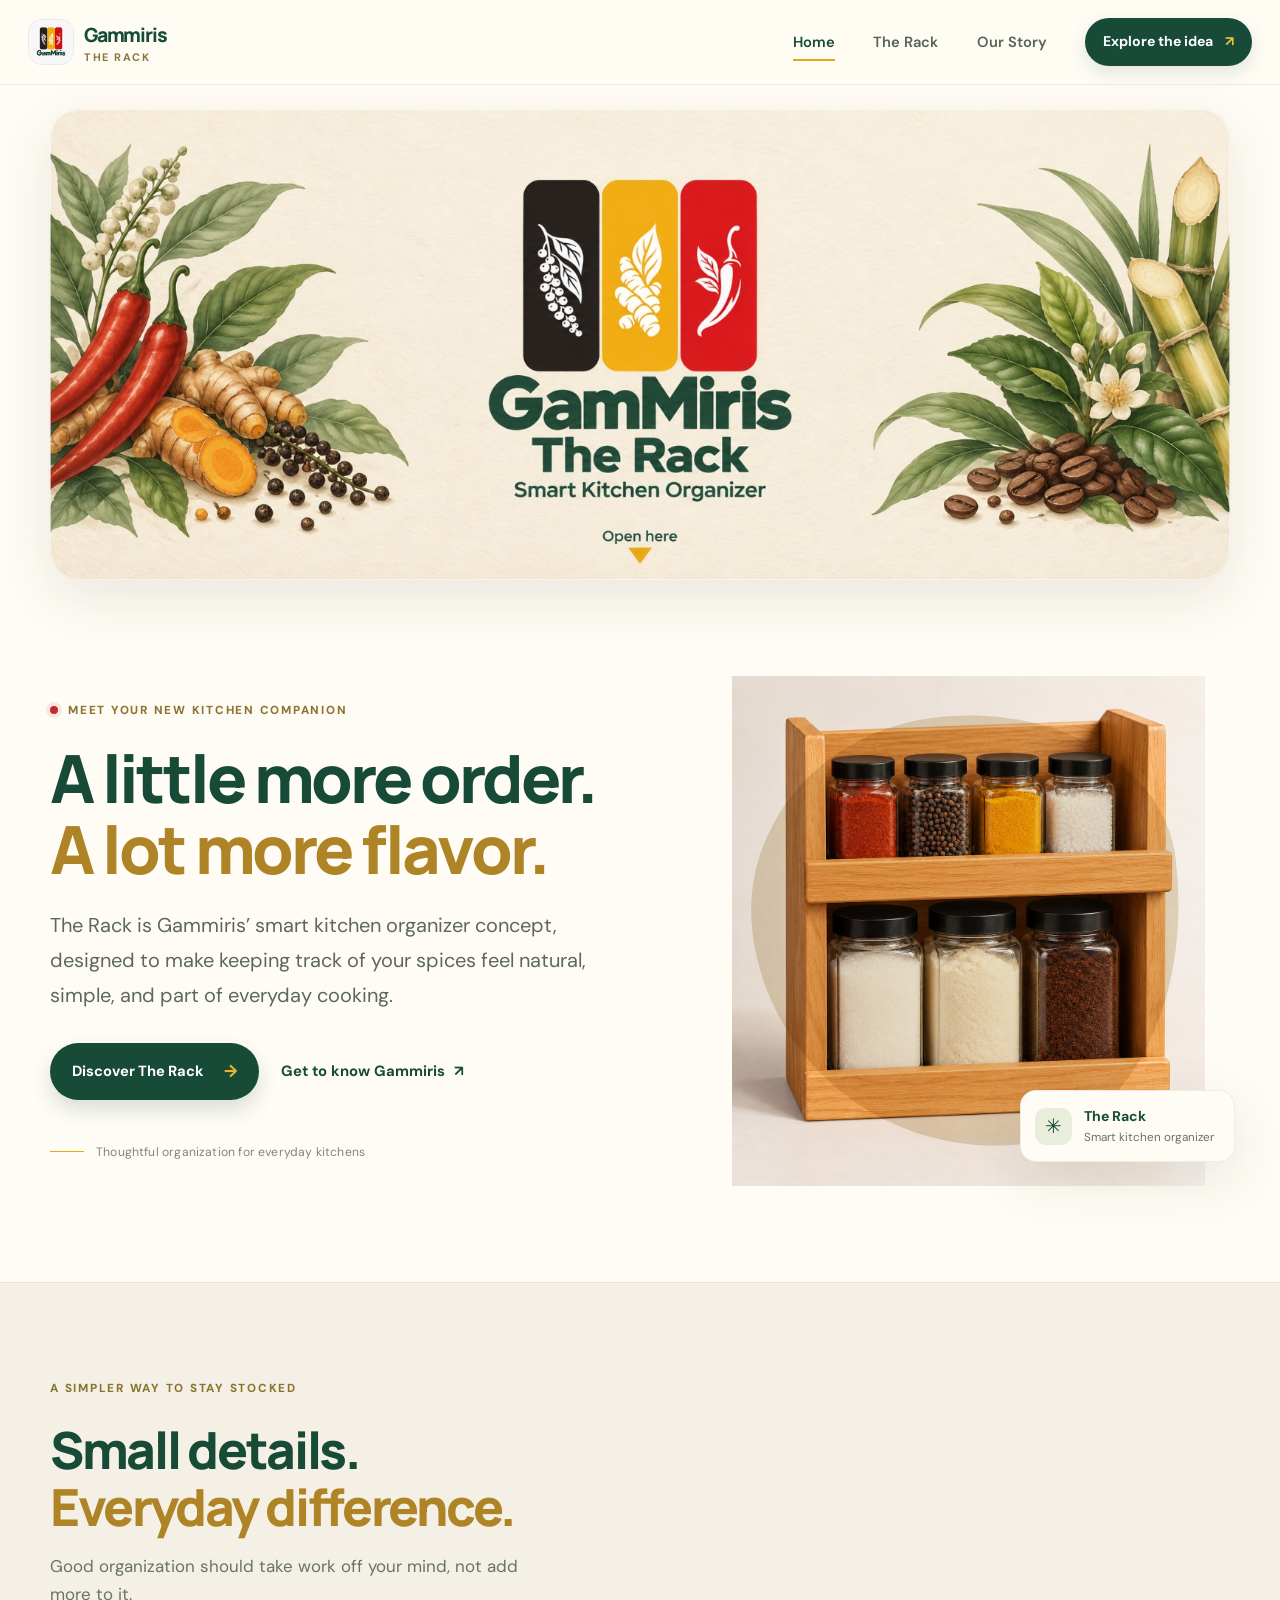
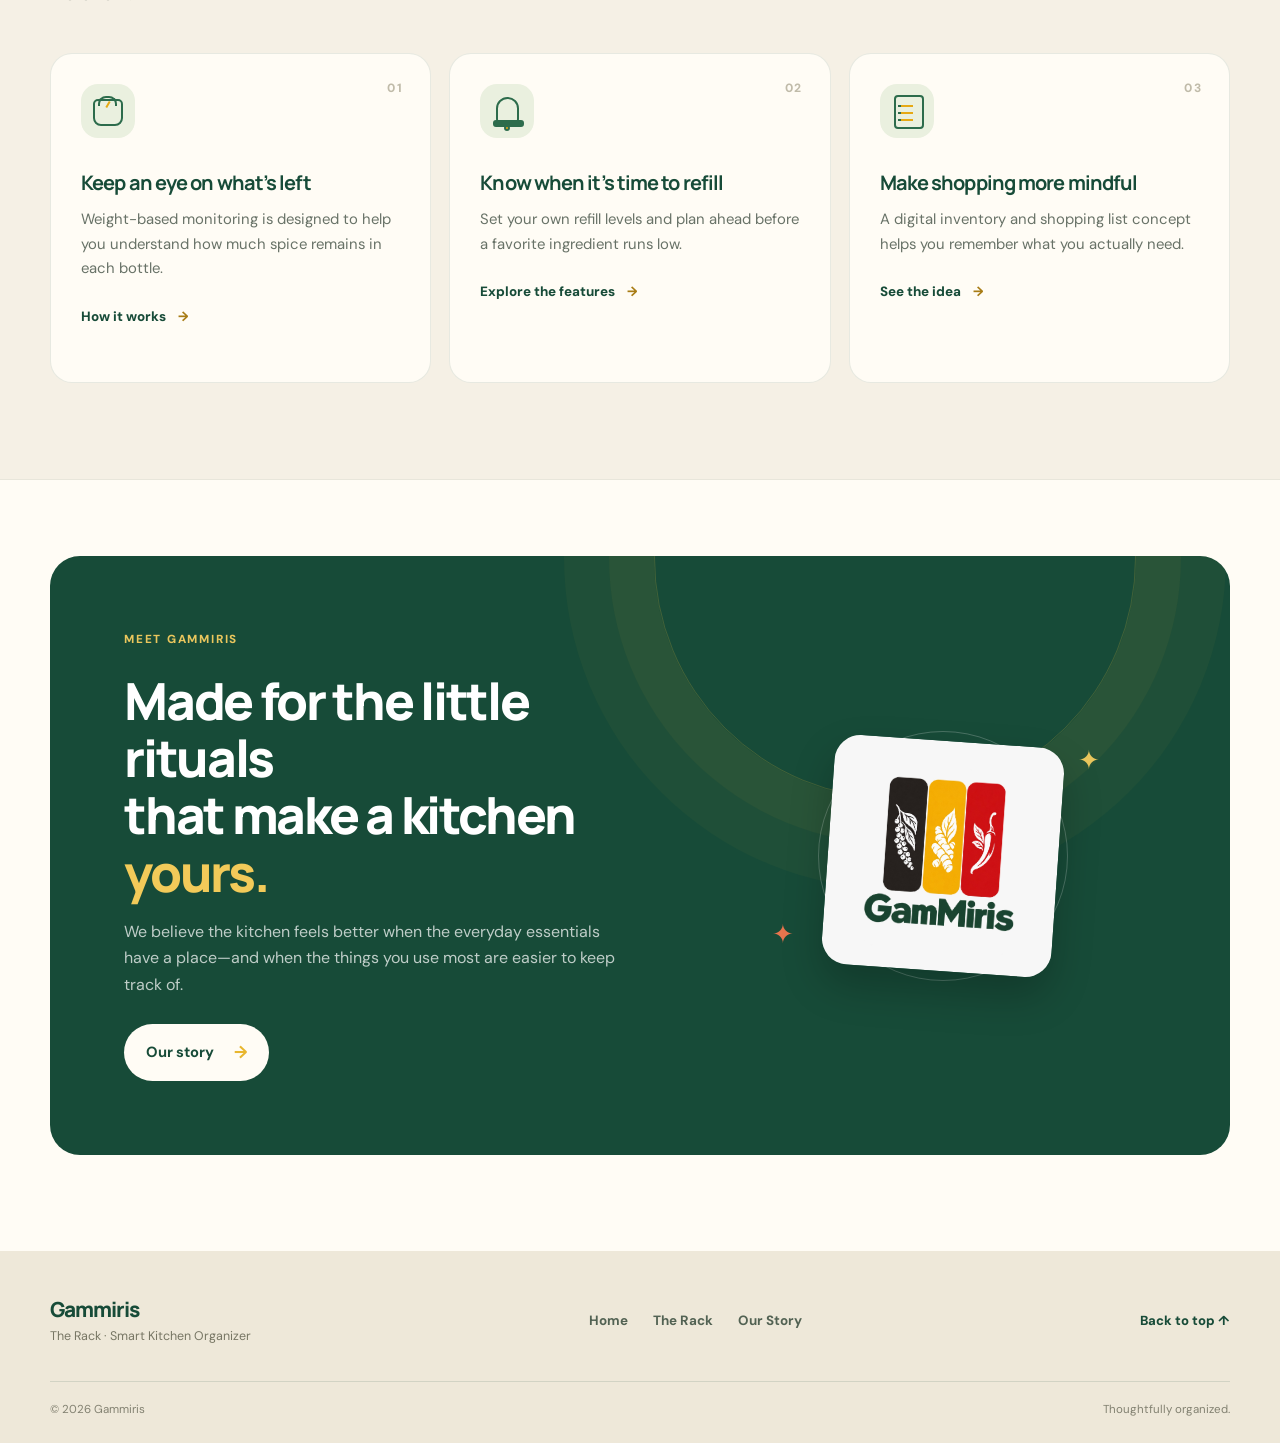
==== index.html @ 61600fb3 "Add Gammiris website" ====
<!doctype html>
<html lang="en">
<head>
  <meta charset="utf-8">
  <meta name="viewport" content="width=device-width, initial-scale=1">
  <meta name="theme-color" content="#f5f0e5">
  <meta name="description" content="Meet The Rack by Gammiris — a thoughtful, weight-aware smart kitchen organizer concept for a calmer, more organized spice shelf.">
  <title>Gammiris — The Rack | Smart Kitchen Organizer</title>
  <link rel="icon" type="image/jpeg" href="assets/gammiris-logo.jpeg">
  <link rel="preconnect" href="https://fonts.googleapis.com">
  <link rel="preconnect" href="https://fonts.gstatic.com" crossorigin>
  <link href="https://fonts.googleapis.com/css2?family=DM+Sans:wght@400;500;600;700&family=Manrope:wght@400;500;600;700;800&display=swap" rel="stylesheet">
  <link rel="stylesheet" href="styles.css">
  <script src="script.js" defer></script>
</head>
<body>
  <a class="skip-link" href="#main">Skip to content</a>
  <header class="site-header">
    <div class="nav-shell">
      <a class="brand" href="index.html" aria-label="Gammiris, home">
        <span class="brand-symbol"><img src="assets/gammiris-logo.jpeg" alt="" /></span>
        <span class="brand-copy"><strong>Gammiris</strong><small>The Rack</small></span>
      </a>
      <button class="menu-toggle" type="button" aria-label="Open navigation" aria-expanded="false" aria-controls="site-nav">
        <span></span><span></span>
      </button>
      <nav class="site-nav" id="site-nav" aria-label="Main navigation">
        <a class="nav-link active" aria-current="page" href="index.html">Home</a>
        <a class="nav-link" href="product.html">The Rack</a>
        <a class="nav-link" href="about.html">Our Story</a>
        <a class="nav-cta" href="product.html#how-it-works">Explore the idea <span aria-hidden="true">↗</span></a>
      </nav>
    </div>
  </header>

  <main id="main">
    <section class="masthead container reveal" aria-label="Gammiris The Rack brand banner">
      <a class="banner-link" href="product.html" aria-label="Explore The Rack by Gammiris">
        <img class="banner-image" src="assets/gammiris-banner.jpeg" alt="Gammiris — The Rack, Smart Kitchen Organizer, framed by spices, leaves and natural ingredients">
        <span class="banner-hint">Explore the product <span aria-hidden="true">↗</span></span>
      </a>
    </section>

    <section class="intro-section container section-space">
      <div class="intro-copy reveal">
        <p class="eyebrow"><span class="eyebrow-dot"></span> Meet your new kitchen companion</p>
        <h1>A little more order.<br><em>A lot more flavor.</em></h1>
        <p class="lead">The Rack is Gammiris’ smart kitchen organizer concept, designed to make keeping track of your spices feel natural, simple, and part of everyday cooking.</p>
        <div class="button-row">
          <a class="button button-primary" href="product.html">Discover The Rack <span aria-hidden="true">→</span></a>
          <a class="text-link" href="about.html">Get to know Gammiris <span aria-hidden="true">↗</span></a>
        </div>
        <div class="micro-note"><span class="micro-line"></span><span>Thoughtful organization for everyday kitchens</span></div>
      </div>
      <div class="intro-visual reveal">
        <div class="visual-wash"></div>
        <img src="assets/the-rack.jpeg" alt="A wooden rack holding clear spice jars on two shelves" class="rack-cutout">
        <div class="image-caption"><span class="caption-mark">✳</span><span><strong>The Rack</strong><small>Smart kitchen organizer</small></span></div>
      </div>
    </section>

    <section class="features-band">
      <div class="container section-space">
        <div class="section-heading reveal">
          <p class="eyebrow">A simpler way to stay stocked</p>
          <h2>Small details.<br><em>Everyday difference.</em></h2>
          <p>Good organization should take work off your mind, not add more to it.</p>
        </div>
        <div class="feature-grid">
          <article class="feature-card reveal">
            <div class="feature-number">01</div>
            <div class="feature-icon icon-scale" aria-hidden="true"><span></span></div>
            <h3>Keep an eye on what’s left</h3>
            <p>Weight-based monitoring is designed to help you understand how much spice remains in each bottle.</p>
            <a href="product.html#how-it-works" class="card-link">How it works <span aria-hidden="true">→</span></a>
          </article>
          <article class="feature-card reveal">
            <div class="feature-number">02</div>
            <div class="feature-icon icon-bell" aria-hidden="true"><span></span></div>
            <h3>Know when it’s time to refill</h3>
            <p>Set your own refill levels and plan ahead before a favorite ingredient runs low.</p>
            <a href="product.html#features" class="card-link">Explore the features <span aria-hidden="true">→</span></a>
          </article>
          <article class="feature-card reveal">
            <div class="feature-number">03</div>
            <div class="feature-icon icon-list" aria-hidden="true"><span></span></div>
            <h3>Make shopping more mindful</h3>
            <p>A digital inventory and shopping list concept helps you remember what you actually need.</p>
            <a href="product.html#how-it-works" class="card-link">See the idea <span aria-hidden="true">→</span></a>
          </article>
        </div>
      </div>
    </section>

    <section class="closing-section container section-space reveal">
      <div class="closing-card">
        <div class="closing-copy">
          <p class="eyebrow eyebrow-light">Meet Gammiris</p>
          <h2>Made for the little rituals<br>that make a kitchen <em>yours.</em></h2>
          <p>We believe the kitchen feels better when the everyday essentials have a place—and when the things you use most are easier to keep track of.</p>
          <a class="button button-light" href="about.html">Our story <span aria-hidden="true">→</span></a>
        </div>
        <div class="closing-art" aria-hidden="true">
          <span class="art-circle circle-one"></span><span class="art-circle circle-two"></span>
          <span class="art-leaf leaf-one">✦</span><span class="art-leaf leaf-two">✦</span>
          <img src="assets/gammiris-logo.jpeg" alt="" />
        </div>
      </div>
    </section>
  </main>

  <footer class="site-footer">
    <div class="container footer-main">
      <a class="footer-brand" href="index.html"><strong>Gammiris</strong><span>The Rack · Smart Kitchen Organizer</span></a>
      <nav class="footer-nav" aria-label="Footer navigation"><a href="index.html">Home</a><a href="product.html">The Rack</a><a href="about.html">Our Story</a></nav>
      <a class="back-top" href="#main">Back to top ↑</a>
    </div>
    <div class="container footer-bottom"><span>© <span data-year></span> Gammiris</span><span>Thoughtfully organized.</span></div>
  </footer>
</body>
</html>
---- styles.css ----
:root {
  --cream: #f5f0e5;
  --paper: #fffcf5;
  --paper-deep: #eee5d3;
  --green: #174b38;
  --green-2: #2d6c4c;
  --leaf: #6f8a51;
  --gold: #e6a914;
  --red: #c9272c;
  --ink: #1f2d24;
  --muted: #687267;
  --line: rgba(23, 75, 56, .15);
  --shadow: 0 18px 55px rgba(54, 46, 29, .10);
  --radius-xl: 30px;
  --radius-lg: 22px;
  --container: 1180px;
}

* { box-sizing: border-box; }
html { scroll-behavior: smooth; scroll-padding-top: 100px; }
body { margin: 0; color: var(--ink); background: var(--paper); font-family: 'DM Sans', sans-serif; font-size: 16px; line-height: 1.65; -webkit-font-smoothing: antialiased; }
img { display: block; max-width: 100%; }
a { color: inherit; text-decoration: none; }
button, a { -webkit-tap-highlight-color: transparent; }
button { font: inherit; }
::selection { color: white; background: var(--green); }
.container { width: min(var(--container), calc(100% - 56px)); margin-inline: auto; }
.section-space { padding-block: 96px; }
.skip-link { position: fixed; z-index: 1000; top: 10px; left: 10px; padding: 12px 16px; color: white; background: var(--green); border-radius: 8px; transform: translateY(-150%); }
.skip-link:focus { transform: translateY(0); }

/* Navigation */
.site-header { position: sticky; z-index: 100; top: 0; background: rgba(255,252,245,.91); border-bottom: 1px solid rgba(23,75,56,.08); backdrop-filter: blur(18px); }
.nav-shell { width: min(1320px, calc(100% - 56px)); min-height: 84px; margin-inline: auto; display: flex; align-items: center; justify-content: space-between; gap: 28px; }
.brand { display: inline-flex; align-items: center; gap: 10px; min-width: max-content; }
.brand-symbol { width: 46px; height: 46px; overflow: hidden; display: grid; place-items: center; background: white; border-radius: 14px; border: 1px solid rgba(23,75,56,.1); }
.brand-symbol img { width: 100%; height: 100%; object-fit: cover; }
.brand-copy { display: grid; line-height: 1.18; }
.brand-copy strong { font: 800 1.22rem 'Manrope', sans-serif; color: var(--green); letter-spacing: -.06em; }
.brand-copy small { margin-top: 3px; color: #8c753d; font-weight: 700; font-size: .68rem; letter-spacing: .14em; text-transform: uppercase; }
.site-nav { display: flex; align-items: center; gap: clamp(20px, 3vw, 42px); }
.nav-link { position: relative; padding-block: 9px; color: #566357; font-weight: 600; font-size: .92rem; transition: color .2s ease; }
.nav-link::after { content: ''; position: absolute; height: 2px; left: 0; right: 100%; bottom: 2px; background: var(--gold); transition: right .25s ease; }
.nav-link:hover, .nav-link.active { color: var(--green); }
.nav-link:hover::after, .nav-link.active::after { right: 0; }
.nav-cta { display: inline-flex; align-items: center; gap: 12px; background: var(--green); color: white; padding: 12px 18px; border-radius: 999px; font-size: .88rem; font-weight: 700; box-shadow: 0 7px 18px rgba(23,75,56,.13); transition: transform .2s ease, background .2s ease; }
.nav-cta:hover { transform: translateY(-2px); background: #0f3e2e; }
.nav-cta span { color: #f2bf3c; }
.menu-toggle { display: none; width: 46px; height: 46px; border: 1px solid var(--line); border-radius: 50%; background: var(--paper); cursor: pointer; padding: 0; }
.menu-toggle span { display: block; width: 18px; height: 2px; background: var(--green); margin: 5px auto; transition: transform .2s ease; }

/* Type and shared UI */
h1, h2, h3, p { margin-top: 0; }
h1, h2, h3 { font-family: 'Manrope', sans-serif; letter-spacing: -.045em; }
h1 { margin-bottom: 24px; color: var(--green); font-size: clamp(2.7rem, 5.2vw, 5.1rem); line-height: 1.07; font-weight: 800; }
h2 { color: var(--green); font-size: clamp(2.15rem, 4vw, 3.55rem); line-height: 1.12; font-weight: 800; margin-bottom: 18px; }
h3 { color: var(--green); font-size: 1.25rem; line-height: 1.25; margin-bottom: 12px; }
h1 em, h2 em { font-style: normal; color: #ae8426; }
.lead { max-width: 600px; color: #5d685d; font-size: clamp(1.08rem, 1.6vw, 1.25rem); line-height: 1.75; }
.eyebrow { display: flex; align-items: center; gap: 10px; margin-bottom: 22px; color: #8a742f; text-transform: uppercase; font-size: .73rem; font-weight: 800; letter-spacing: .15em; }
.eyebrow-dot { display: inline-block; width: 8px; height: 8px; background: var(--red); border-radius: 50%; box-shadow: 0 0 0 4px rgba(201,39,44,.09); }
.button-row { display: flex; flex-wrap: wrap; align-items: center; gap: 22px; margin-top: 30px; }
.button { display: inline-flex; min-height: 52px; align-items: center; justify-content: center; gap: 20px; padding: 14px 22px; border-radius: 999px; font-weight: 700; font-size: .92rem; transition: transform .2s ease, box-shadow .2s ease, background .2s ease; }
.button:hover { transform: translateY(-3px); }
.button-primary { color: white; background: var(--green); box-shadow: 0 10px 20px rgba(23,75,56,.16); }
.button-primary:hover { background: #103e2d; box-shadow: 0 14px 25px rgba(23,75,56,.2); }
.button-primary span, .button-light span { color: #e8b62e; font-size: 1.08rem; }
.button-light { color: var(--green); background: var(--paper); }
.button-light:hover { box-shadow: 0 12px 26px rgba(0,0,0,.15); }
.text-link { display: inline-flex; align-items: center; gap: 9px; color: var(--green); font-weight: 700; font-size: .93rem; }
.text-link span { transition: transform .2s ease; }
.text-link:hover span { transform: translate(3px,-3px); }
.micro-note { display: flex; align-items: center; gap: 12px; margin-top: 42px; color: #838576; font-size: .76rem; letter-spacing: .015em; }
.micro-line { width: 34px; height: 1px; background: var(--gold); }

/* Home */
.masthead { padding-top: 24px; }
.banner-link { position: relative; display: block; overflow: hidden; border-radius: var(--radius-xl); background: var(--cream); box-shadow: var(--shadow); isolation: isolate; }
.banner-image { width: 100%; height: auto; }
.banner-link::after { content: ''; position: absolute; inset: 0; border: 1px solid rgba(255,255,255,.55); border-radius: inherit; pointer-events: none; }
.banner-hint { position: absolute; right: 18px; bottom: 16px; display: inline-flex; align-items: center; gap: 10px; border: 1px solid rgba(23,75,56,.1); border-radius: 999px; background: rgba(255,252,245,.9); padding: 9px 14px; color: var(--green); font-size: .78rem; font-weight: 700; opacity: 0; transform: translateY(5px); transition: opacity .2s, transform .2s; }
.banner-link:hover .banner-hint, .banner-link:focus-visible .banner-hint { opacity: 1; transform: translateY(0); }
.intro-section { display: grid; grid-template-columns: 1.04fr .96fr; align-items: center; gap: clamp(42px, 7vw, 100px); }
.intro-copy { padding-block: 14px; }
.intro-visual { position: relative; min-height: 490px; display: grid; place-items: center; }
.visual-wash { position: absolute; width: 82%; height: 85%; border-radius: 48% 52% 43% 57% / 44% 39% 61% 56%; background: #e8dec9; transform: rotate(-7deg); }
.rack-cutout { position: relative; z-index: 1; width: 100%; max-height: 510px; object-fit: contain; border-radius: 18px; mix-blend-mode: multiply; }
.image-caption { position: absolute; z-index: 2; right: -5px; bottom: 24px; display: flex; align-items: center; gap: 12px; padding: 14px 20px 14px 14px; background: var(--paper); border: 1px solid rgba(23,75,56,.08); border-radius: 16px; box-shadow: var(--shadow); }
.caption-mark { width: 37px; height: 37px; display: grid; place-items: center; color: var(--green); background: #e9eddc; border-radius: 11px; font-size: 1.25rem; }
.image-caption strong, .image-caption small { display: block; }
.image-caption strong { color: var(--green); font-size: .88rem; }
.image-caption small { color: var(--muted); font-size: .73rem; }
.features-band { background: var(--cream); border-block: 1px solid rgba(23,75,56,.06); }
.section-heading { max-width: 650px; margin-bottom: 44px; }
.section-heading > p:last-child { max-width: 500px; color: var(--muted); font-size: 1.06rem; margin-bottom: 0; }
.feature-grid { display: grid; grid-template-columns: repeat(3, 1fr); gap: 18px; }
.feature-card { position: relative; min-height: 330px; padding: 30px; background: var(--paper); border: 1px solid rgba(23,75,56,.1); border-radius: var(--radius-lg); overflow: hidden; transition: transform .25s ease, box-shadow .25s ease; }
.feature-card:hover { transform: translateY(-6px); box-shadow: var(--shadow); }
.feature-number { position: absolute; top: 25px; right: 27px; color: #c0bba9; font-size: .75rem; font-weight: 800; letter-spacing: .12em; }
.feature-icon { position: relative; width: 54px; height: 54px; margin-bottom: 32px; border-radius: 17px; background: #eaf0df; }
.feature-icon::before, .feature-icon::after, .feature-icon span { content: ''; position: absolute; display: block; border: 2px solid var(--green-2); }
.icon-scale::before { width: 26px; height: 23px; bottom: 12px; left: 12px; border-radius: 5px 5px 8px 8px; }
.icon-scale::after { width: 15px; height: 8px; top: 12px; left: 17px; border-radius: 8px 8px 0 0; border-bottom: 0; }
.icon-scale span { width: 2px; height: 7px; border: 0; background: var(--gold); left: 26px; top: 17px; transform: rotate(30deg); }
.icon-bell::before { width: 19px; height: 23px; left: 16px; top: 13px; border-radius: 12px 12px 5px 5px; }
.icon-bell::after { width: 27px; height: 3px; left: 13px; bottom: 11px; border-radius: 3px; background: var(--green-2); }
.icon-bell span { width: 6px; height: 6px; bottom: 7px; left: 24px; border-radius: 50%; background: var(--gold); }
.icon-list::before { width: 26px; height: 30px; top: 11px; left: 14px; border-radius: 4px; }
.icon-list::after { width: 12px; height: 2px; left: 21px; top: 21px; background: var(--gold); border: 0; box-shadow: 0 7px 0 var(--gold), 0 14px 0 var(--gold); }
.icon-list span { width: 3px; height: 2px; left: 18px; top: 21px; border: 0; background: var(--green-2); box-shadow: 0 7px 0 var(--green-2), 0 14px 0 var(--green-2); }
.feature-card p { color: var(--muted); font-size: .93rem; }
.card-link { display: inline-flex; align-items: center; gap: 12px; margin-top: 10px; color: var(--green); font-size: .84rem; font-weight: 800; }
.card-link span { color: #a87c15; transition: transform .2s ease; }
.card-link:hover span { transform: translateX(4px); }
.closing-section { padding-top: 76px; }
.closing-card { position: relative; display: grid; grid-template-columns: 1.15fr .85fr; align-items: center; gap: 28px; overflow: hidden; min-height: 390px; padding: clamp(32px, 5.8vw, 76px); color: white; background: var(--green); border-radius: var(--radius-xl); }
.closing-card::before { content: ''; position: absolute; width: 480px; height: 480px; right: 8%; top: -40%; border-radius: 50%; border: 1px solid rgba(242,191,60,.19); box-shadow: 0 0 0 45px rgba(242,191,60,.045), 0 0 0 90px rgba(242,191,60,.035); }
.closing-copy { position: relative; z-index: 2; max-width: 560px; }
.eyebrow-light { color: #eac65d; }
.closing-copy h2 { color: white; }
.closing-copy h2 em { color: #f2ca59; }
.closing-copy p:not(.eyebrow) { max-width: 510px; color: rgba(255,255,255,.72); }
.closing-copy .button { margin-top: 10px; }
.closing-art { position: relative; z-index: 1; min-height: 245px; display: grid; place-items: center; }
.closing-art img { z-index: 2; width: min(230px, 82%); border-radius: 26px; box-shadow: 0 20px 40px rgba(0,0,0,.22); transform: rotate(4deg); }
.art-circle { position: absolute; display: block; border: 1px solid rgba(255,255,255,.22); border-radius: 50%; }
.circle-one { width: 250px; height: 250px; }
.circle-two { width: 190px; height: 190px; border-color: rgba(242,191,60,.42); }
.art-leaf { position: absolute; color: #eac65d; font-size: 1.6rem; }
.leaf-one { top: 7px; right: 13%; }
.leaf-two { bottom: 22px; left: 10%; color: #e8754e; }

/* Product */
.product-hero { display: grid; grid-template-columns: .93fr 1.07fr; align-items: center; gap: clamp(40px, 7vw, 90px); padding-top: 76px; padding-bottom: 90px; }
.product-hero-copy .lead { max-width: 500px; }
.product-hero-image { position: relative; min-height: 500px; display: grid; place-items: center; }
.image-blob { position: absolute; width: 92%; height: 88%; border-radius: 47% 53% 55% 45% / 43% 45% 55% 57%; background: #efe5d3; transform: rotate(5deg); }
.product-hero-image > img { position: relative; z-index: 1; width: 100%; max-height: 590px; object-fit: contain; mix-blend-mode: multiply; border-radius: 14px; }
.floating-note { position: absolute; z-index: 3; left: -18px; bottom: 30px; display: flex; align-items: center; gap: 11px; padding: 15px 19px; border-radius: 16px; background: rgba(255,252,245,.97); border: 1px solid rgba(23,75,56,.1); box-shadow: var(--shadow); }
.note-dot { width: 10px; height: 10px; flex: none; background: #75a34c; border-radius: 50%; box-shadow: 0 0 0 5px rgba(117,163,76,.12); }
.floating-note strong, .floating-note small { display: block; }
.floating-note strong { color: var(--green); font-size: .86rem; }
.floating-note small { color: var(--muted); font-size: .72rem; }
.product-points { display: grid; gap: 10px; margin-top: 34px; color: #59695a; font-size: .88rem; font-weight: 600; }
.product-points span { display: flex; align-items: center; gap: 10px; }
.product-points i { display: grid; place-items: center; width: 21px; height: 21px; border-radius: 50%; font-style: normal; font-size: .7rem; color: var(--green); background: #e4ebd7; }
.product-feature-section { background: var(--cream); border-block: 1px solid rgba(23,75,56,.06); }
.centered { margin-inline: auto; text-align: center; }
.centered .eyebrow { justify-content: center; }
.centered > p:last-child { margin-inline: auto; }
.product-feature-grid { display: grid; grid-template-columns: repeat(3,1fr); border: 1px solid var(--line); border-radius: var(--radius-lg); overflow: hidden; background: rgba(255,252,245,.5); }
.product-feature { position: relative; padding: 34px clamp(22px, 3vw, 40px) 40px; min-height: 310px; }
.product-feature + .product-feature { border-left: 1px solid var(--line); }
.large-index { color: #b79b5e; font-weight: 800; letter-spacing: .1em; font-size: .74rem; }
.minimal-symbol { display: grid; place-items: center; width: 56px; height: 56px; margin-block: 27px; color: var(--green); background: #e8eddd; border-radius: 18px; font: 700 2rem 'Manrope',sans-serif; }
.symbol-stock { color: #9a741b; background: #f8eac2; }
.symbol-list { color: #ae332d; background: #f5dfd7; }
.product-feature p { margin-bottom: 0; color: var(--muted); font-size: .92rem; }
.how-section { display: grid; grid-template-columns: .78fr 1.22fr; gap: clamp(42px, 8vw, 120px); align-items: start; }
.how-intro { position: sticky; top: 130px; }
.how-intro p:not(.eyebrow) { color: var(--muted); }
.steps-list { border-top: 1px solid var(--line); }
.step { display: grid; grid-template-columns: 54px 1fr 25px; align-items: start; gap: 22px; padding: 25px 0; border-bottom: 1px solid var(--line); }
.step-number { color: #b28a29; font-size: .77rem; font-weight: 800; letter-spacing: .1em; padding-top: 3px; }
.step h3 { margin-bottom: 7px; }
.step p { margin-bottom: 0; color: var(--muted); font-size: .94rem; }
.step-arrow { padding-top: 3px; color: var(--green); font-size: 1.3rem; }
.faq-section { background: #f3f0e8; border-block: 1px solid rgba(23,75,56,.06); }
.faq-layout { display: grid; grid-template-columns: .8fr 1.2fr; gap: clamp(40px, 8vw, 120px); align-items: start; }
.faq-heading > p:last-child { color: var(--muted); }
.faq-list { border-top: 1px solid var(--line); }
.faq-list details { border-bottom: 1px solid var(--line); }
.faq-list summary { display: flex; align-items: center; justify-content: space-between; gap: 18px; padding: 23px 0; color: var(--green); font-weight: 800; cursor: pointer; list-style: none; }
.faq-list summary::-webkit-details-marker { display: none; }
.faq-list summary span { display: grid; place-items: center; flex: none; width: 28px; height: 28px; color: var(--green); background: #e2e8d7; border-radius: 50%; font-size: 1.2rem; transition: transform .2s ease; }
.faq-list details[open] summary span { transform: rotate(45deg); }
.faq-list details p { max-width: 620px; margin: -5px 45px 23px 0; color: #637063; font-size: .94rem; }
.product-cta { padding-block: 72px 96px; }
.product-cta-inner { display: flex; align-items: center; justify-content: space-between; gap: 32px; padding: clamp(32px, 5vw, 58px); background: var(--green); border-radius: var(--radius-xl); }
.product-cta h2 { margin-bottom: 0; color: white; }
.product-cta h2 em { color: #f2ca59; }

/* Story */
.story-hero { display: grid; grid-template-columns: 1.05fr .95fr; gap: clamp(40px, 7vw, 90px); align-items: center; padding-top: 82px; padding-bottom: 100px; }
.story-copy > p:not(.eyebrow):not(.lead) { max-width: 590px; color: var(--muted); margin-top: 20px; }
.story-copy .button { margin-top: 15px; }
.story-logo-card { position: relative; display: flex; flex-direction: column; align-items: center; justify-content: center; min-height: 490px; padding: 38px; overflow: hidden; border-radius: var(--radius-xl); border: 1px solid rgba(23,75,56,.08); background: #f0e8d8; }
.logo-glow { position: absolute; width: 300px; height: 300px; border-radius: 50%; background: rgba(255,255,255,.7); filter: blur(3px); }
.story-logo-card img { position: relative; width: min(340px, 90%); border-radius: 18px; box-shadow: 0 18px 38px rgba(69,57,31,.1); }
.story-logo-card p { position: relative; margin: 21px 0 2px; color: var(--green); font: 800 1.8rem 'Manrope',sans-serif; letter-spacing: -.05em; }
.story-logo-card p span { color: var(--gold); }
.story-logo-card small { position: relative; color: #7e704e; font-weight: 700; letter-spacing: .11em; text-transform: uppercase; font-size: .7rem; }
.values-section { background: var(--cream); border-block: 1px solid rgba(23,75,56,.06); }
.values-grid { display: grid; grid-template-columns: repeat(3,1fr); gap: 18px; }
.value-card { padding: 30px; border-radius: var(--radius-lg); background: var(--paper); border: 1px solid rgba(23,75,56,.1); }
.value-symbol { display: grid; place-items: center; width: 43px; height: 43px; margin-bottom: 28px; border-radius: 13px; color: var(--green); background: #e8eddd; font-size: 1.35rem; }
.value-card:nth-child(2) .value-symbol { color: #9a741b; background: #f8eac2; }
.value-card:nth-child(3) .value-symbol { color: #b4362e; background: #f4dfd8; }
.value-card p { margin-bottom: 0; color: var(--muted); font-size: .93rem; }
.story-banner { padding-top: 70px; padding-bottom: 10px; }
.story-banner img { width: 100%; border-radius: var(--radius-xl); box-shadow: var(--shadow); }
.story-banner-caption { display: flex; align-items: center; justify-content: space-between; gap: 18px; padding: 19px 5px 0; color: var(--green); font-size: .89rem; font-weight: 800; }
.story-banner-caption a { color: #9b741d; }
.story-banner-caption a span { margin-left: 7px; }
.closing-card-simple { grid-template-columns: 1fr .8fr; }
.closing-product { position: relative; z-index: 1; }
.closing-product img { width: min(330px,100%); margin-inline: auto; border-radius: 18px; mix-blend-mode: screen; }

/* Footer */
.site-footer { padding-top: 44px; background: #eee8d9; }
.footer-main { display: flex; align-items: center; justify-content: space-between; gap: 25px; padding-bottom: 34px; }
.footer-brand { display: grid; gap: 3px; }
.footer-brand strong { color: var(--green); font: 800 1.3rem 'Manrope',sans-serif; letter-spacing: -.05em; }
.footer-brand span { color: #777664; font-size: .78rem; }
.footer-nav { display: flex; flex-wrap: wrap; gap: 25px; color: #526253; font-size: .84rem; font-weight: 700; }
.footer-nav a:hover, .back-top:hover { color: #9a741b; }
.back-top { color: var(--green); font-size: .82rem; font-weight: 800; }
.footer-bottom { display: flex; justify-content: space-between; gap: 20px; padding-block: 18px 24px; border-top: 1px solid rgba(23,75,56,.13); color: #828171; font-size: .72rem; }

/* Scroll reveal */
.reveal { opacity: 0; transform: translateY(18px); transition: opacity .65s ease, transform .65s cubic-bezier(.2,.75,.25,1); }
.reveal.is-visible { opacity: 1; transform: translateY(0); }
@media (prefers-reduced-motion: reduce) {
  *, *::before, *::after { scroll-behavior: auto !important; animation-duration: .01ms !important; transition-duration: .01ms !important; }
  .reveal { opacity: 1; transform: none; }
}

/* Responsive */
@media (max-width: 900px) {
  .container, .nav-shell { width: min(100% - 40px, var(--container)); }
  .section-space { padding-block: 76px; }
  .intro-section, .product-hero, .story-hero { grid-template-columns: 1fr 1fr; gap: 34px; }
  .intro-visual { min-height: 400px; }
  .product-hero-image { min-height: 420px; }
  .story-logo-card { min-height: 400px; }
  .how-section, .faq-layout { gap: 42px; }
  .feature-card { padding: 25px; }
  .feature-grid, .product-feature-grid, .values-grid { gap: 12px; }
  .product-feature { padding-inline: 22px; }
}
@media (max-width: 700px) {
  .container, .nav-shell { width: calc(100% - 32px); }
  .nav-shell { min-height: 72px; }
  .brand-symbol { width: 40px; height: 40px; border-radius: 12px; }
  .brand-copy strong { font-size: 1.1rem; }
  .menu-toggle { display: block; position: relative; z-index: 102; }
  .menu-toggle[aria-expanded="true"] span:first-child { transform: translateY(3.5px) rotate(45deg); }
  .menu-toggle[aria-expanded="true"] span:last-child { transform: translateY(-3.5px) rotate(-45deg); }
  .site-nav { position: absolute; top: calc(100% + 1px); left: 0; right: 0; display: flex; flex-direction: column; align-items: stretch; gap: 4px; padding: 14px 20px 22px; border-bottom: 1px solid var(--line); background: rgba(255,252,245,.98); box-shadow: 0 18px 28px rgba(27,45,31,.09); opacity: 0; pointer-events: none; transform: translateY(-8px); transition: opacity .2s, transform .2s; }
  .site-nav.is-open { opacity: 1; pointer-events: auto; transform: translateY(0); }
  .nav-link { padding: 12px 8px; }
  .nav-link::after { display: none; }
  .nav-cta { justify-content: center; margin-top: 8px; }
  .masthead { width: 100%; padding-top: 0; }
  .banner-link { border-radius: 0; }
  .banner-hint { display: none; }
  .section-space { padding-block: 62px; }
  h1 { font-size: clamp(2.5rem, 12vw, 3.6rem); }
  h2 { font-size: clamp(2.05rem, 9vw, 2.8rem); }
  .intro-section, .product-hero, .story-hero { grid-template-columns: 1fr; gap: 30px; }
  .intro-section { padding-top: 54px; }
  .intro-visual { min-height: 340px; order: -1; margin-inline: 6px; }
  .rack-cutout { max-height: 400px; }
  .image-caption { right: -4px; bottom: 7px; }
  .micro-note { margin-top: 28px; }
  .feature-grid, .product-feature-grid, .values-grid { grid-template-columns: 1fr; }
  .feature-card { min-height: 0; padding: 27px; }
  .feature-icon { margin-bottom: 24px; }
  .closing-card, .closing-card-simple { grid-template-columns: 1fr; padding: 32px 25px; }
  .closing-art { min-height: 210px; }
  .closing-art img { width: 180px; }
  .closing-card::before { right: -15%; top: 30%; }
  .product-hero { padding-top: 60px; }
  .product-hero-image { min-height: 330px; order: -1; margin-inline: 6px; }
  .product-hero-image > img { max-height: 400px; }
  .floating-note { left: -5px; bottom: 12px; }
  .product-feature { min-height: 0; padding: 26px; }
  .product-feature + .product-feature { border-left: 0; border-top: 1px solid var(--line); }
  .minimal-symbol { margin-block: 18px; }
  .how-section, .faq-layout { grid-template-columns: 1fr; gap: 34px; }
  .how-intro { position: static; }
  .step { grid-template-columns: 35px 1fr 20px; gap: 14px; }
  .product-cta-inner { flex-direction: column; align-items: flex-start; padding: 32px 25px; }
  .story-hero { padding-top: 54px; }
  .story-logo-card { order: -1; min-height: 350px; padding: 26px; }
  .story-logo-card img { width: min(260px, 86%); }
  .story-banner { padding-top: 40px; }
  .story-banner img { border-radius: 18px; }
  .story-banner-caption { align-items: flex-start; flex-direction: column; gap: 6px; }
  .footer-main { align-items: flex-start; flex-direction: column; }
  .footer-nav { gap: 18px; }
  .footer-bottom { font-size: .69rem; }
}
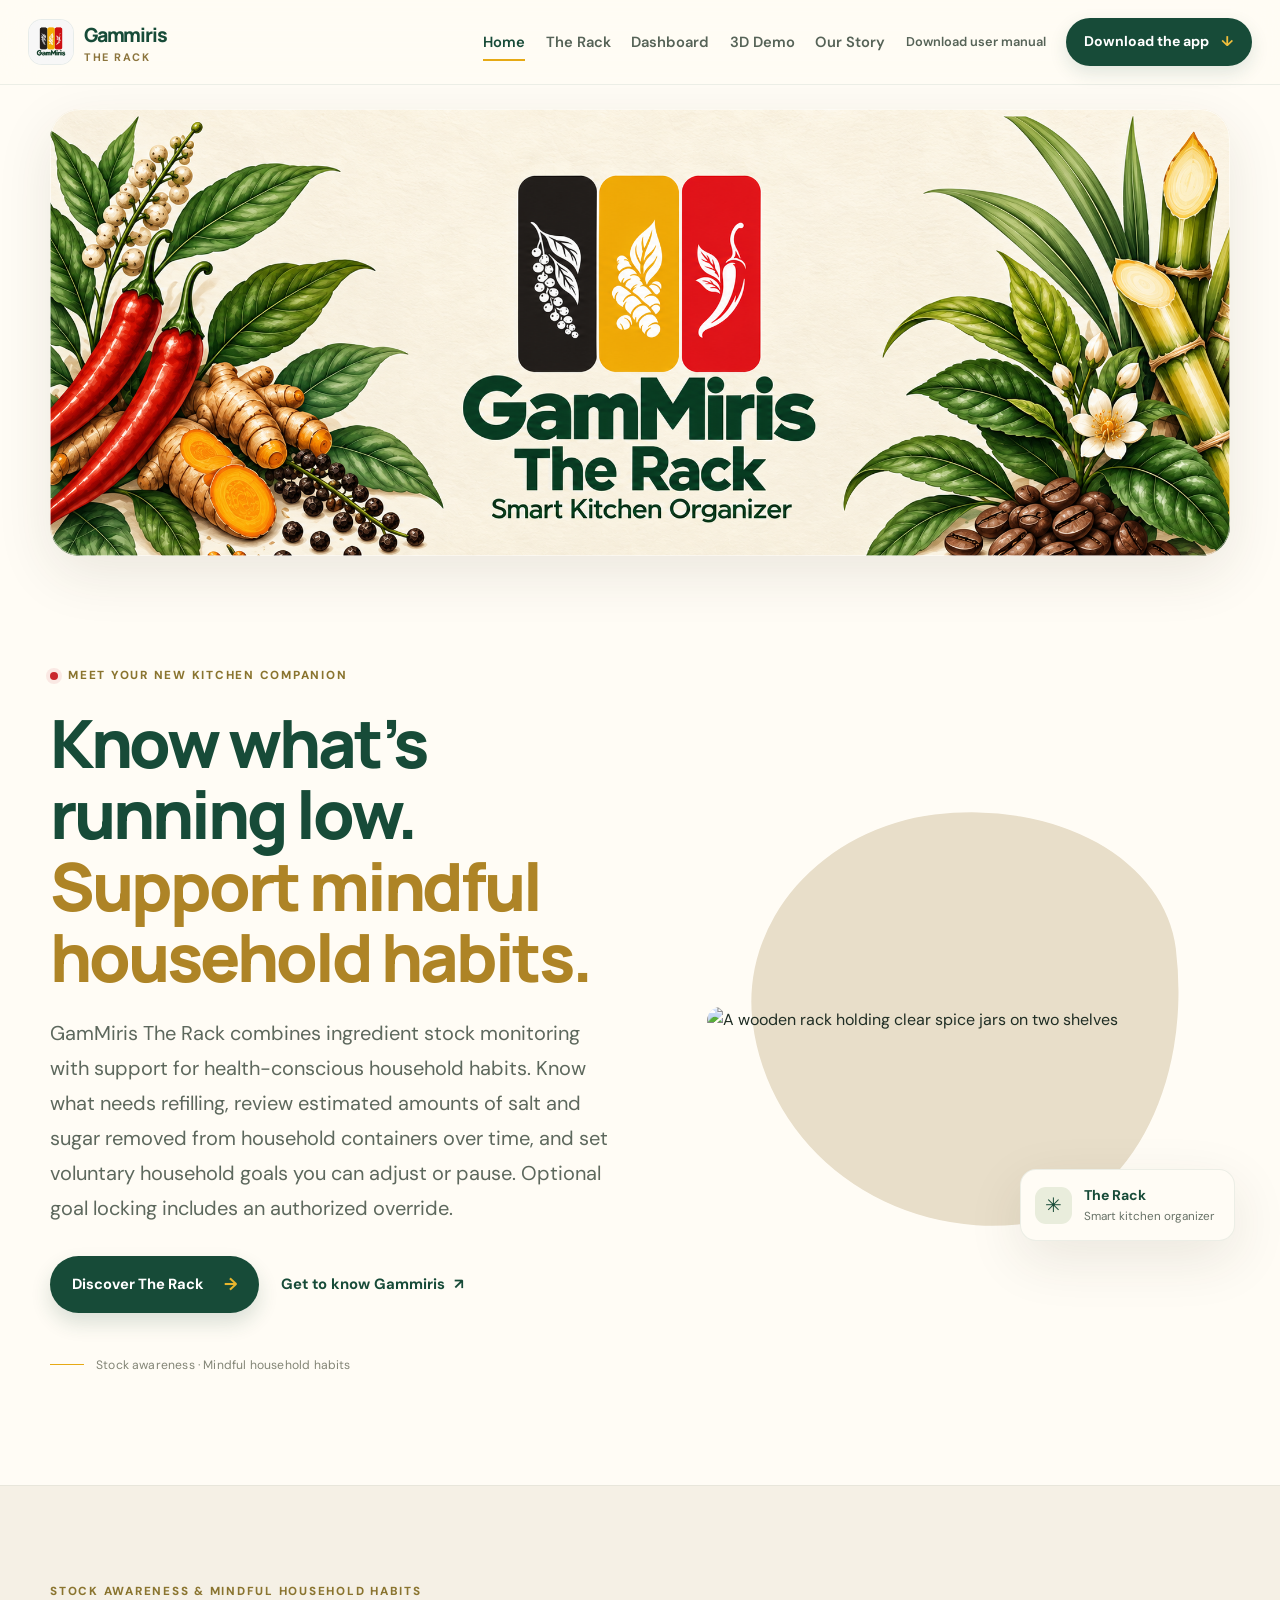
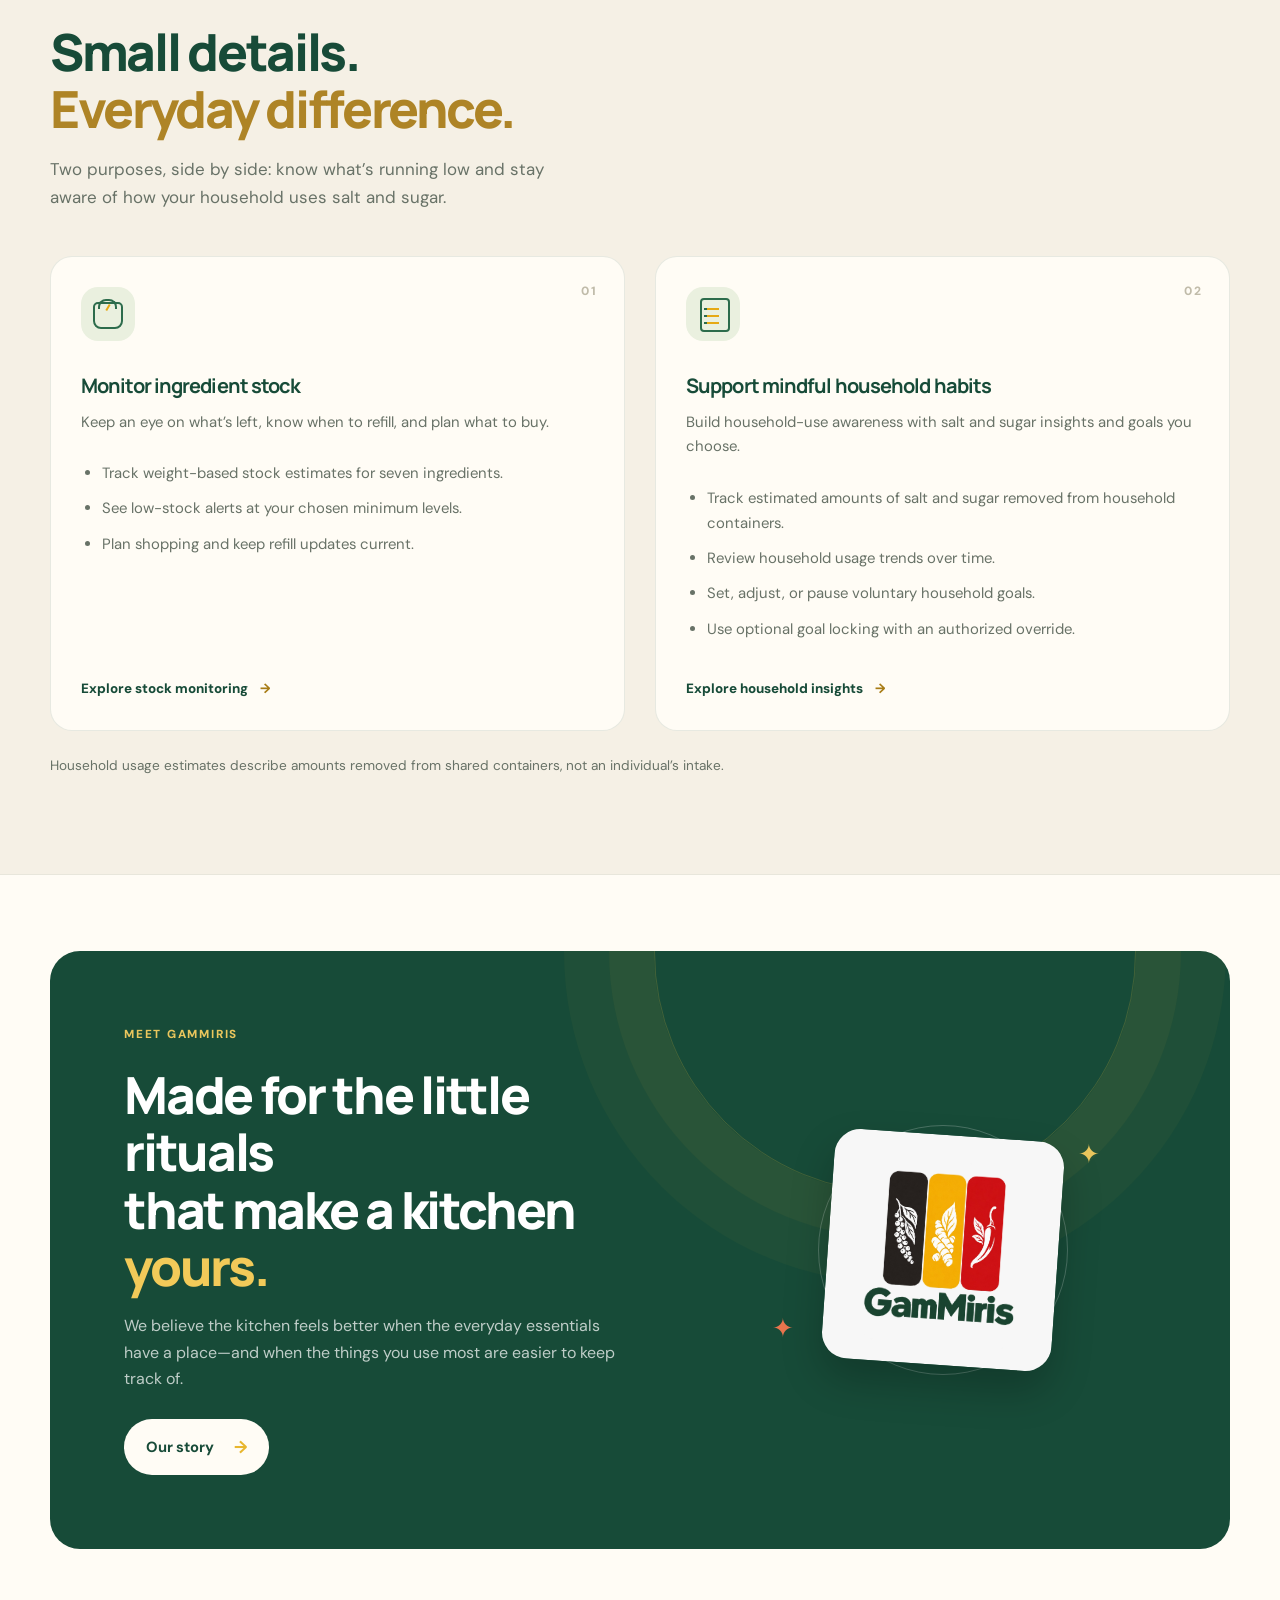
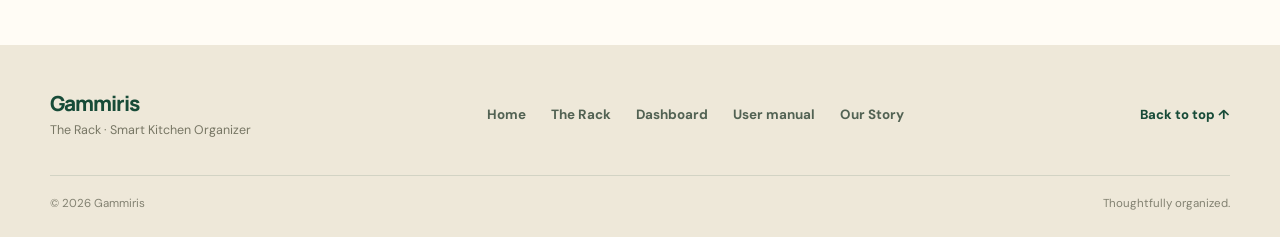
==== commit e4a03af5: "New Web V1" ====
--- a/index.html
+++ b/index.html
@@ -24,19 +24,14 @@
       <button class="menu-toggle" type="button" aria-label="Open navigation" aria-expanded="false" aria-controls="site-nav">
         <span></span><span></span>
       </button>
-      <nav class="site-nav" id="site-nav" aria-label="Main navigation">
-        <a class="nav-link active" aria-current="page" href="index.html">Home</a>
-        <a class="nav-link" href="product.html">The Rack</a>
-        <a class="nav-link" href="about.html">Our Story</a>
-        <a class="nav-cta" href="product.html#how-it-works">Explore the idea <span aria-hidden="true">↗</span></a>
-      </nav>
+      <nav class="site-nav" id="site-nav" aria-label="Main navigation"><a class="nav-link active" aria-current="page" href="index.html">Home</a><a class="nav-link" href="product.html">The Rack</a><a class="nav-link" href="dashboard.html">Dashboard</a><a class="nav-link" href="demo.html">3D Demo</a><a class="nav-link" href="about.html">Our Story</a><a class="nav-link manual-nav" href="downloads/GamMiris_The_Rack_User_Manual.pdf" download="GamMiris_The_Rack_User_Manual.pdf">Download user manual</a><a class="nav-cta" href="downloads/GamMiris_The_rack.apk" download="GamMiris_The_rack.apk">Download the app <span aria-hidden="true">↓</span></a></nav>
     </div>
   </header>
 
   <main id="main">
     <section class="masthead container reveal" aria-label="Gammiris The Rack brand banner">
       <a class="banner-link" href="product.html" aria-label="Explore The Rack by Gammiris">
-        <img class="banner-image" src="assets/gammiris-banner.jpeg" alt="Gammiris — The Rack, Smart Kitchen Organizer, framed by spices, leaves and natural ingredients">
+        <img class="banner-image" src="assets/gammiris-banner.png" alt="Gammiris — The Rack, Smart Kitchen Organizer, framed by spices, leaves and natural ingredients">
         <span class="banner-hint">Explore the product <span aria-hidden="true">↗</span></span>
       </a>
     </section>
@@ -44,53 +39,22 @@
     <section class="intro-section container section-space">
       <div class="intro-copy reveal">
         <p class="eyebrow"><span class="eyebrow-dot"></span> Meet your new kitchen companion</p>
-        <h1>A little more order.<br><em>A lot more flavor.</em></h1>
-        <p class="lead">The Rack is Gammiris’ smart kitchen organizer concept, designed to make keeping track of your spices feel natural, simple, and part of everyday cooking.</p>
+        <h1>Know what’s running low.<br><em>Support mindful household habits.</em></h1>
+        <p class="lead">GamMiris The Rack combines ingredient stock monitoring with support for health-conscious household habits. Know what needs refilling, review estimated amounts of salt and sugar removed from household containers over time, and set voluntary household goals you can adjust or pause. Optional goal locking includes an authorized override.</p>
         <div class="button-row">
           <a class="button button-primary" href="product.html">Discover The Rack <span aria-hidden="true">→</span></a>
           <a class="text-link" href="about.html">Get to know Gammiris <span aria-hidden="true">↗</span></a>
         </div>
-        <div class="micro-note"><span class="micro-line"></span><span>Thoughtful organization for everyday kitchens</span></div>
+        <div class="micro-note"><span class="micro-line"></span><span>Stock awareness · Mindful household habits</span></div>
       </div>
       <div class="intro-visual reveal">
         <div class="visual-wash"></div>
-        <img src="assets/the-rack.jpeg" alt="A wooden rack holding clear spice jars on two shelves" class="rack-cutout">
+        <img src="assets/the-rack.png" alt="A wooden rack holding clear spice jars on two shelves" class="rack-cutout">
         <div class="image-caption"><span class="caption-mark">✳</span><span><strong>The Rack</strong><small>Smart kitchen organizer</small></span></div>
       </div>
     </section>
 
-    <section class="features-band">
-      <div class="container section-space">
-        <div class="section-heading reveal">
-          <p class="eyebrow">A simpler way to stay stocked</p>
-          <h2>Small details.<br><em>Everyday difference.</em></h2>
-          <p>Good organization should take work off your mind, not add more to it.</p>
-        </div>
-        <div class="feature-grid">
-          <article class="feature-card reveal">
-            <div class="feature-number">01</div>
-            <div class="feature-icon icon-scale" aria-hidden="true"><span></span></div>
-            <h3>Keep an eye on what’s left</h3>
-            <p>Weight-based monitoring is designed to help you understand how much spice remains in each bottle.</p>
-            <a href="product.html#how-it-works" class="card-link">How it works <span aria-hidden="true">→</span></a>
-          </article>
-          <article class="feature-card reveal">
-            <div class="feature-number">02</div>
-            <div class="feature-icon icon-bell" aria-hidden="true"><span></span></div>
-            <h3>Know when it’s time to refill</h3>
-            <p>Set your own refill levels and plan ahead before a favorite ingredient runs low.</p>
-            <a href="product.html#features" class="card-link">Explore the features <span aria-hidden="true">→</span></a>
-          </article>
-          <article class="feature-card reveal">
-            <div class="feature-number">03</div>
-            <div class="feature-icon icon-list" aria-hidden="true"><span></span></div>
-            <h3>Make shopping more mindful</h3>
-            <p>A digital inventory and shopping list concept helps you remember what you actually need.</p>
-            <a href="product.html#how-it-works" class="card-link">See the idea <span aria-hidden="true">→</span></a>
-          </article>
-        </div>
-      </div>
-    </section>
+    <section class="features-band"><div class="container section-space"><div class="section-heading reveal"><p class="eyebrow">Stock awareness &amp; mindful household habits</p><h2>Small details.<br><em>Everyday difference.</em></h2><p>Two purposes, side by side: know what’s running low and stay aware of how your household uses salt and sugar.</p></div><div class="purpose-grid balanced-purposes"><article class="feature-card reveal"><div class="feature-number">01</div><div class="feature-icon icon-scale" aria-hidden="true"><span></span></div><h3>Monitor ingredient stock</h3><p>Keep an eye on what’s left, know when to refill, and plan what to buy.</p><ul class="purpose-list"><li>Track weight-based stock estimates for seven ingredients.</li><li>See low-stock alerts at your chosen minimum levels.</li><li>Plan shopping and keep refill updates current.</li></ul><a href="dashboard.html#stock-monitoring" class="card-link">Explore stock monitoring <span aria-hidden="true">→</span></a></article><article class="feature-card reveal"><div class="feature-number">02</div><div class="feature-icon icon-list" aria-hidden="true"><span></span></div><h3>Support mindful household habits</h3><p>Build household-use awareness with salt and sugar insights and goals you choose.</p><ul class="purpose-list"><li>Track estimated amounts of salt and sugar removed from household containers.</li><li>Review household usage trends over time.</li><li>Set, adjust, or pause voluntary household goals.</li><li>Use optional goal locking with an authorized override.</li></ul><a href="dashboard.html#household-habits" class="card-link">Explore household insights <span aria-hidden="true">→</span></a></article></div><p class="awareness-note">Household usage estimates describe amounts removed from shared containers, not an individual’s intake.</p></div></section>
 
     <section class="closing-section container section-space reveal">
       <div class="closing-card">
@@ -112,7 +76,7 @@
   <footer class="site-footer">
     <div class="container footer-main">
       <a class="footer-brand" href="index.html"><strong>Gammiris</strong><span>The Rack · Smart Kitchen Organizer</span></a>
-      <nav class="footer-nav" aria-label="Footer navigation"><a href="index.html">Home</a><a href="product.html">The Rack</a><a href="about.html">Our Story</a></nav>
+      <nav class="footer-nav" aria-label="Footer navigation"><a href="index.html">Home</a><a href="product.html">The Rack</a><a href="dashboard.html">Dashboard</a><a href="downloads/GamMiris_The_Rack_User_Manual.pdf" download="GamMiris_The_Rack_User_Manual.pdf">User manual</a><a href="about.html">Our Story</a></nav>
       <a class="back-top" href="#main">Back to top ↑</a>
     </div>
     <div class="container footer-bottom"><span>© <span data-year></span> Gammiris</span><span>Thoughtfully organized.</span></div>
--- a/styles.css
+++ b/styles.css
@@ -291,3 +291,20 @@
   .footer-nav { gap: 18px; }
   .footer-bottom { font-size: .69rem; }
 }
+
+/* Dashboard and updated product details */
+.site-nav{gap:clamp(12px,1.6vw,24px)}.nav-link{white-space:nowrap}.nav-shell{gap:18px}.nav-cta{white-space:nowrap}.manual-nav{font-size:.8rem}.purpose-grid,.dashboard-overview{display:grid;grid-template-columns:1fr 1fr;gap:30px}.updated-feature-grid{display:grid;grid-template-columns:repeat(3,1fr);gap:20px}.updated-feature-grid .feature-card{min-height:0}.dashboard-intro{max-width:1000px;padding-bottom:60px}.dashboard-intro .lead{max-width:680px}.dashboard-overview{align-items:center;gap:70px}.dashboard-placeholder{min-height:440px;background:var(--cream);border:1px solid var(--line);border-radius:30px;padding:40px;text-align:center;display:flex;flex-direction:column;justify-content:center}.dashboard-placeholder h2{font-size:2.6rem}.placeholder-icon{font-size:3rem;color:var(--green);margin:10px}.download-status{font-size:.8rem;color:var(--muted);margin:14px 0 0}.button:disabled{opacity:.6;cursor:not-allowed}.rack-cutout,.product-hero-image>img{mix-blend-mode:normal;border-radius:22px}.footer-nav{flex-wrap:wrap}
+@media(min-width:701px) and (max-width:1150px){.nav-shell{flex-wrap:wrap;justify-content:center;padding-block:12px}.site-nav{justify-content:center;flex-wrap:wrap;gap:14px}.brand{margin-right:auto}.site-nav{width:100%}}
+@media(max-width:700px){.purpose-grid,.dashboard-overview,.updated-feature-grid{grid-template-columns:1fr}.dashboard-overview{gap:30px}.dashboard-placeholder{min-height:330px;padding:28px}.site-nav{gap:4px}.manual-nav{font-size:.92rem}.dashboard-intro{padding-bottom:35px}}
+
+/* Equal prominence for both household purposes */
+.balanced-purposes .feature-card{display:flex;flex-direction:column}.balanced-purposes .card-link{margin-top:auto;padding-top:12px}.purpose-list{padding-left:21px;margin:12px 0 24px;color:var(--muted);font-size:.93rem;line-height:1.7}.purpose-list li+li{margin-top:10px}.awareness-note{font-size:.85rem;color:var(--muted);margin:24px 0 0;max-width:800px}.purpose-summary>div{display:grid;gap:10px}.purpose-summary>div+div{border-top:1px solid var(--line);padding-top:20px;margin-top:8px}.purpose-summary h3{font-size:1rem;margin:0 0 3px;color:var(--green)}.purpose-summary i{flex-shrink:0}.purpose-summary span{align-items:flex-start}.balanced-purposes h3{max-width:100%}
+
+/* Individual app interface previews */
+.app-preview-intro{padding-bottom:36px}.app-preview-intro .lead{max-width:730px}.app-screen-row{display:grid;grid-template-columns:1fr 1fr;gap:clamp(35px,7vw,100px);align-items:center;padding-block:60px;border-bottom:1px solid var(--line)}.app-screen-figure{margin:0;text-align:center;padding:24px;border-radius:30px;background:radial-gradient(ellipse at center,#e5ebd7,var(--cream) 75%)}.app-screen-figure img{width:min(100%,310px);height:auto;margin:auto;border-radius:36px;box-shadow:0 18px 35px #173d2420}.app-screen-figure figcaption{margin-top:18px;font-size:.75rem;color:var(--muted)}.app-screen-copy h2{font-size:clamp(2rem,3.5vw,3rem)}.app-screen-copy .lead{font-size:1.05rem}.app-screen-reverse .app-screen-figure{grid-column:2;grid-row:1}.app-screen-reverse .app-screen-copy{grid-column:1;grid-row:1}@media(max-width:700px){.app-screen-row{grid-template-columns:1fr;gap:28px;padding-block:38px}.app-screen-reverse .app-screen-figure,.app-screen-reverse .app-screen-copy{grid-column:auto;grid-row:auto}.app-screen-figure{padding:20px}.app-screen-figure img{max-width:270px}.app-screen-copy h2{font-size:2.1rem}}
+
+/* Topic-based app carousels */
+.topic-preview{display:grid;grid-template-columns:1fr 1fr;gap:clamp(32px,7vw,100px);align-items:center;padding-block:65px;border-bottom:1px solid var(--line);scroll-margin-top:155px}.topic-copy h2{font-size:clamp(2rem,3.4vw,3rem)}.topic-copy .lead{font-size:1.05rem}.topic-copy .text-link{display:inline-block;margin-top:24px}.screen-carousel{width:100%;max-width:380px;margin:auto}.carousel-stage{position:relative}.carousel-stage:before{content:'';position:absolute;inset:30px -12px 55px 20px;border-radius:30px;background:#e0e7d5;z-index:-1}.carousel-slide{margin:0;text-align:center}.carousel-slide[hidden]{display:none}.carousel-slide img{height:auto;width:min(100%,300px);margin:auto;border-radius:32px}.carousel-slide figcaption{padding:20px 8px 10px;display:grid;gap:6px}.carousel-slide figcaption strong{color:var(--green)}.carousel-slide figcaption span{font-size:.85rem;color:var(--muted)}.carousel-arrows,.carousel-pages{display:flex;justify-content:center;align-items:center;gap:14px;margin-top:12px}.carousel-arrows button,.carousel-pages button{border:1px solid var(--line);background:var(--paper);color:var(--green);width:42px;height:42px;cursor:pointer;font:inherit}.carousel-arrows button{border-radius:50%}.carousel-pages button{border-radius:4px}.carousel-pages button[aria-current="true"]{background:var(--green);color:white}.screen-carousel button:hover{border-color:var(--green)}.screen-carousel button:focus-visible,.screen-carousel:focus-visible{outline:3px solid var(--gold);outline-offset:4px}.single-preview-note{text-align:center;color:var(--muted);font-size:.8rem}@media(max-width:700px){.topic-preview{grid-template-columns:1fr;padding-block:40px;gap:30px}.topic-copy h2{font-size:2rem}.screen-carousel{max-width:320px}.carousel-slide img{max-width:270px}}
+
+/* One shared display with aligned topic descriptions */
+.unified-preview{display:grid;grid-template-columns:minmax(0,1.2fr) minmax(280px,.8fr);gap:clamp(30px,6vw,85px);align-items:center;padding-block:32px 55px}.unified-topics{display:grid;gap:28px}.unified-topics article{scroll-margin-top:160px}.unified-topics article+article{border-top:1px solid var(--line);padding-top:28px}.unified-topics h2{font-size:clamp(1.7rem,2.7vw,2.5rem);margin-bottom:14px}.unified-topics p:not(.eyebrow){color:var(--muted);margin-bottom:12px}.unified-topics .eyebrow{margin-bottom:14px}.unified-topics>.button{justify-self:start}.topic-screen-link{border:0;background:none;padding:0;font:inherit;font-weight:700;cursor:pointer;color:var(--green)}.unified-preview .carousel-slide img{width:auto;max-width:100%;height:clamp(420px,41vw,560px)}.unified-preview .screen-carousel{max-width:340px}.unified-preview .carousel-slide figcaption{min-height:82px}.unified-preview .carousel-stage{isolation:isolate}@media(max-width:700px){.unified-preview{grid-template-columns:1fr;padding-top:16px;gap:32px}.unified-topics{gap:24px}.unified-preview .carousel-slide img{height:auto;width:250px}.unified-topics h2{font-size:1.8rem}}
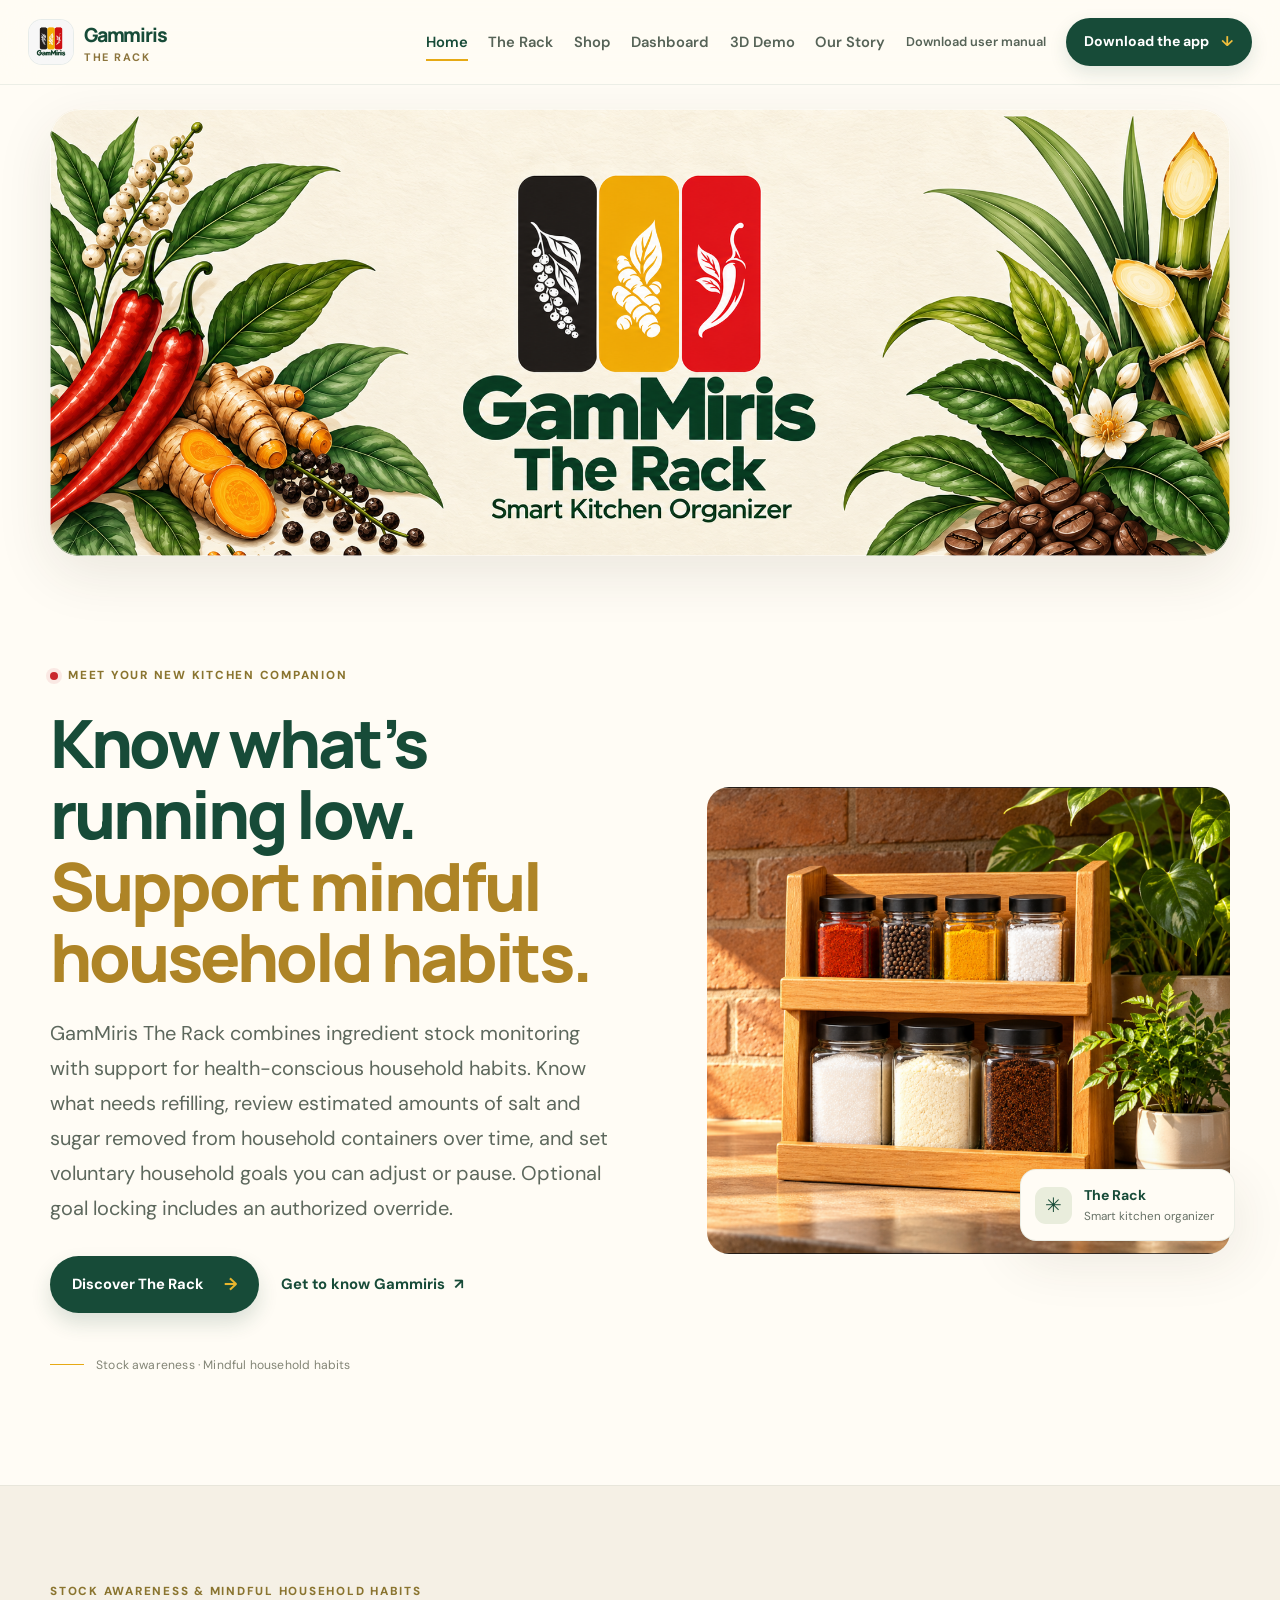
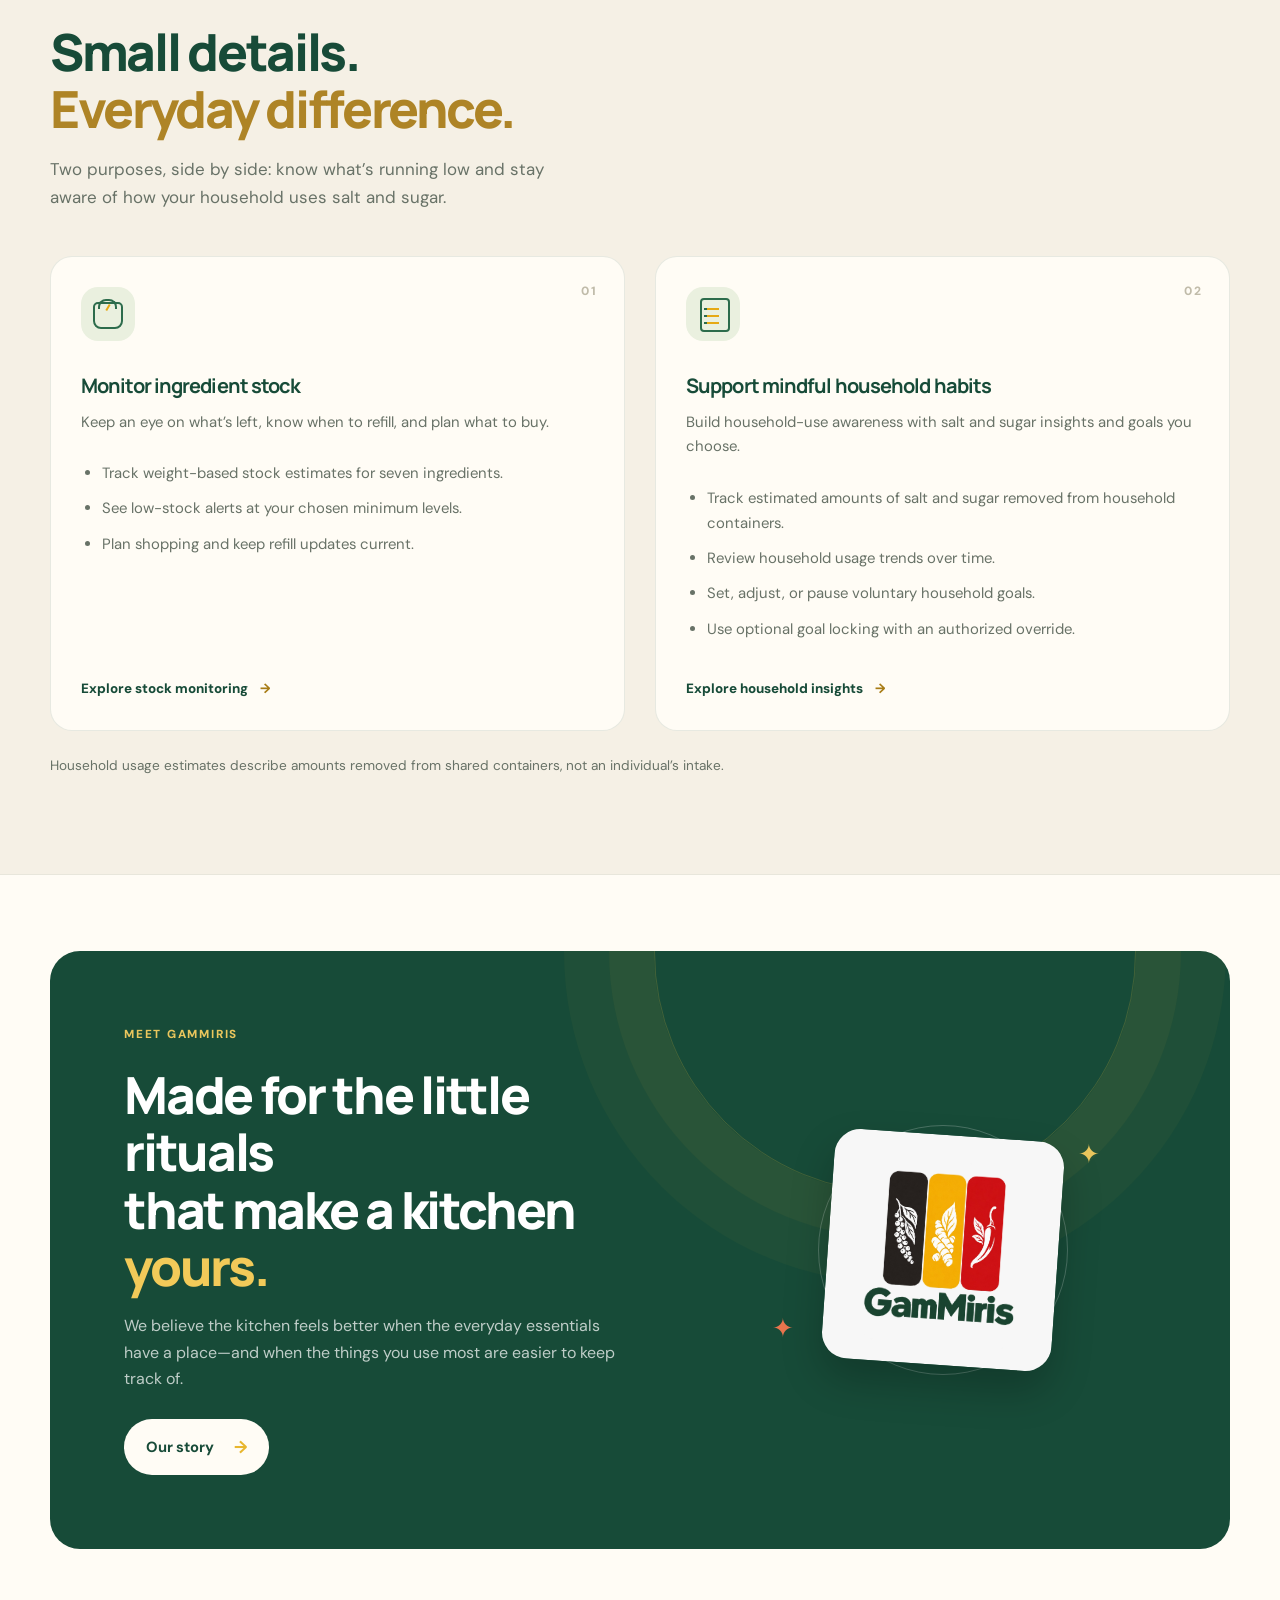
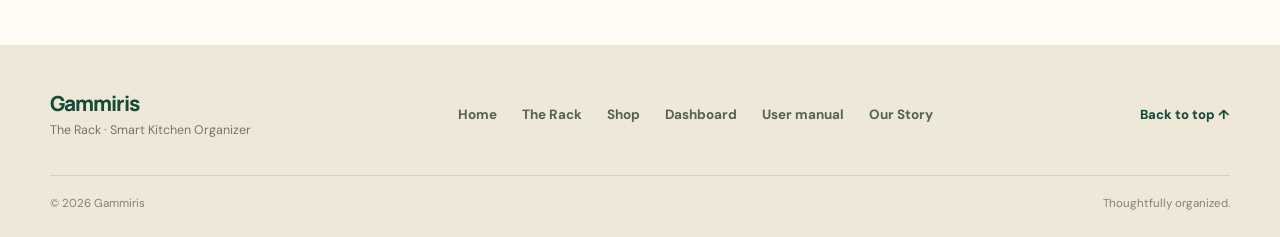
==== commit 5c066d66: "adding shop tab" ====
--- a/index.html
+++ b/index.html
@@ -24,7 +24,7 @@
       <button class="menu-toggle" type="button" aria-label="Open navigation" aria-expanded="false" aria-controls="site-nav">
         <span></span><span></span>
       </button>
-      <nav class="site-nav" id="site-nav" aria-label="Main navigation"><a class="nav-link active" aria-current="page" href="index.html">Home</a><a class="nav-link" href="product.html">The Rack</a><a class="nav-link" href="dashboard.html">Dashboard</a><a class="nav-link" href="demo.html">3D Demo</a><a class="nav-link" href="about.html">Our Story</a><a class="nav-link manual-nav" href="downloads/GamMiris_The_Rack_User_Manual.pdf" download="GamMiris_The_Rack_User_Manual.pdf">Download user manual</a><a class="nav-cta" href="downloads/GamMiris_The_rack.apk" download="GamMiris_The_rack.apk">Download the app <span aria-hidden="true">↓</span></a></nav>
+      <nav class="site-nav" id="site-nav" aria-label="Main navigation"><a class="nav-link active" aria-current="page" href="index.html">Home</a><a class="nav-link" href="product.html">The Rack</a><a class="nav-link" href="shop.html">Shop</a><a class="nav-link" href="dashboard.html">Dashboard</a><a class="nav-link" href="demo.html">3D Demo</a><a class="nav-link" href="about.html">Our Story</a><a class="nav-link manual-nav" href="downloads/GamMiris_The_Rack_User_Manual.pdf" download="GamMiris_The_Rack_User_Manual.pdf">Download user manual</a><a class="nav-cta" href="downloads/GamMiris_The_rack.apk" download="GamMiris_The_rack.apk">Download the app <span aria-hidden="true">↓</span></a></nav>
     </div>
   </header>
 
@@ -76,7 +76,7 @@
   <footer class="site-footer">
     <div class="container footer-main">
       <a class="footer-brand" href="index.html"><strong>Gammiris</strong><span>The Rack · Smart Kitchen Organizer</span></a>
-      <nav class="footer-nav" aria-label="Footer navigation"><a href="index.html">Home</a><a href="product.html">The Rack</a><a href="dashboard.html">Dashboard</a><a href="downloads/GamMiris_The_Rack_User_Manual.pdf" download="GamMiris_The_Rack_User_Manual.pdf">User manual</a><a href="about.html">Our Story</a></nav>
+      <nav class="footer-nav" aria-label="Footer navigation"><a href="index.html">Home</a><a href="product.html">The Rack</a><a href="shop.html">Shop</a><a href="dashboard.html">Dashboard</a><a href="downloads/GamMiris_The_Rack_User_Manual.pdf" download="GamMiris_The_Rack_User_Manual.pdf">User manual</a><a href="about.html">Our Story</a></nav>
       <a class="back-top" href="#main">Back to top ↑</a>
     </div>
     <div class="container footer-bottom"><span>© <span data-year></span> Gammiris</span><span>Thoughtfully organized.</span></div>
--- a/styles.css
+++ b/styles.css
@@ -308,3 +308,666 @@
 
 /* One shared display with aligned topic descriptions */
 .unified-preview{display:grid;grid-template-columns:minmax(0,1.2fr) minmax(280px,.8fr);gap:clamp(30px,6vw,85px);align-items:center;padding-block:32px 55px}.unified-topics{display:grid;gap:28px}.unified-topics article{scroll-margin-top:160px}.unified-topics article+article{border-top:1px solid var(--line);padding-top:28px}.unified-topics h2{font-size:clamp(1.7rem,2.7vw,2.5rem);margin-bottom:14px}.unified-topics p:not(.eyebrow){color:var(--muted);margin-bottom:12px}.unified-topics .eyebrow{margin-bottom:14px}.unified-topics>.button{justify-self:start}.topic-screen-link{border:0;background:none;padding:0;font:inherit;font-weight:700;cursor:pointer;color:var(--green)}.unified-preview .carousel-slide img{width:auto;max-width:100%;height:clamp(420px,41vw,560px)}.unified-preview .screen-carousel{max-width:340px}.unified-preview .carousel-slide figcaption{min-height:82px}.unified-preview .carousel-stage{isolation:isolate}@media(max-width:700px){.unified-preview{grid-template-columns:1fr;padding-top:16px;gap:32px}.unified-topics{gap:24px}.unified-preview .carousel-slide img{height:auto;width:250px}.unified-topics h2{font-size:1.8rem}}
+
+/* ==========================================================================
+   Shop Page Styles
+   ========================================================================== */
+.shop-hero {
+  padding-top: 48px;
+  padding-bottom: 24px;
+}
+.shop-hero-content {
+  max-width: 780px;
+}
+.shop-hero h1 {
+  margin-bottom: 16px;
+}
+.shop-hero .lead {
+  max-width: 680px;
+  margin-bottom: 28px;
+}
+
+/* Trust pillars banner */
+.trust-strip {
+  display: grid;
+  grid-template-columns: repeat(4, 1fr);
+  gap: 16px;
+  margin-top: 36px;
+  padding: 22px 28px;
+  background: var(--cream);
+  border: 1px solid var(--line);
+  border-radius: var(--radius-lg);
+}
+.trust-item {
+  display: flex;
+  align-items: center;
+  gap: 14px;
+}
+.trust-icon {
+  width: 40px;
+  height: 40px;
+  border-radius: 12px;
+  background: rgba(23, 75, 56, .08);
+  display: grid;
+  place-items: center;
+  color: var(--green);
+  font-size: 1.15rem;
+  flex-shrink: 0;
+}
+.trust-text strong {
+  display: block;
+  font-size: 0.88rem;
+  color: var(--green);
+  font-weight: 700;
+  line-height: 1.25;
+}
+.trust-text small {
+  display: block;
+  font-size: 0.76rem;
+  color: var(--muted);
+}
+
+/* Shop Category Filter Navigation */
+.shop-filter-bar {
+  display: flex;
+  align-items: center;
+  justify-content: space-between;
+  gap: 16px;
+  margin-block: 40px 32px;
+  padding-bottom: 16px;
+  border-bottom: 1px solid var(--line);
+  flex-wrap: wrap;
+}
+.filter-tabs {
+  display: flex;
+  align-items: center;
+  gap: 10px;
+  flex-wrap: wrap;
+}
+.filter-btn {
+  padding: 9px 18px;
+  border-radius: 999px;
+  border: 1px solid var(--line);
+  background: var(--paper);
+  color: var(--muted);
+  font-weight: 600;
+  font-size: 0.88rem;
+  cursor: pointer;
+  transition: all 0.2s ease;
+}
+.filter-btn:hover {
+  color: var(--green);
+  border-color: var(--green);
+  transform: translateY(-1px);
+}
+.filter-btn.active {
+  background: var(--green);
+  color: white;
+  border-color: var(--green);
+  box-shadow: 0 4px 12px rgba(23, 75, 56, 0.15);
+}
+.shop-item-count {
+  font-size: 0.84rem;
+  color: var(--muted);
+  font-weight: 600;
+}
+
+/* Section Dividers in Shop */
+.shop-section-head {
+  display: flex;
+  align-items: flex-end;
+  justify-content: space-between;
+  margin-bottom: 28px;
+  gap: 20px;
+  flex-wrap: wrap;
+}
+.shop-section-head h2 {
+  font-size: clamp(1.8rem, 3.2vw, 2.5rem);
+  margin-bottom: 6px;
+}
+.shop-section-head p {
+  color: var(--muted);
+  font-size: 0.95rem;
+  margin-bottom: 0;
+}
+
+/* Product Grid */
+.shop-grid {
+  display: grid;
+  grid-template-columns: repeat(3, 1fr);
+  gap: 28px;
+  margin-bottom: 72px;
+}
+
+/* Product Card */
+.product-card {
+  position: relative;
+  background: var(--paper);
+  border: 1px solid rgba(23, 75, 56, .12);
+  border-radius: var(--radius-lg);
+  overflow: hidden;
+  display: flex;
+  flex-direction: column;
+  transition: transform 0.3s cubic-bezier(0.16, 1, 0.3, 1), box-shadow 0.3s ease, border-color 0.3s ease;
+  box-shadow: 0 8px 24px rgba(40, 35, 20, 0.04);
+}
+.product-card:hover {
+  transform: translateY(-8px);
+  box-shadow: 0 20px 45px rgba(23, 75, 56, 0.12);
+  border-color: rgba(23, 75, 56, 0.25);
+}
+
+/* Product Media */
+.product-media {
+  position: relative;
+  width: 100%;
+  aspect-ratio: 1 / 1;
+  background: #f7f3e8;
+  overflow: hidden;
+  border-bottom: 1px solid rgba(23, 75, 56, 0.08);
+}
+.product-image {
+  width: 100%;
+  height: 100%;
+  object-fit: cover;
+  transition: transform 0.6s cubic-bezier(0.16, 1, 0.3, 1);
+}
+.product-card:hover .product-image {
+  transform: scale(1.05);
+}
+.product-card-badges {
+  position: absolute;
+  top: 14px;
+  left: 14px;
+  display: flex;
+  flex-direction: column;
+  gap: 6px;
+  z-index: 2;
+}
+.badge {
+  display: inline-flex;
+  align-items: center;
+  gap: 6px;
+  padding: 5px 12px;
+  border-radius: 999px;
+  font-size: 0.72rem;
+  font-weight: 700;
+  letter-spacing: 0.04em;
+  text-transform: uppercase;
+}
+.badge-bestseller {
+  background: var(--green);
+  color: white;
+  box-shadow: 0 4px 10px rgba(23, 75, 56, 0.2);
+}
+.badge-popular {
+  background: #235d45;
+  color: white;
+}
+.badge-master {
+  background: #9b741d;
+  color: white;
+}
+.badge-tier {
+  background: rgba(255, 252, 245, 0.95);
+  color: var(--green);
+  border: 1px solid rgba(23, 75, 56, 0.12);
+  backdrop-filter: blur(8px);
+}
+.badge-coming-soon {
+  background: #b58622;
+  color: white;
+  box-shadow: 0 4px 10px rgba(181, 134, 34, 0.25);
+}
+
+/* Card Body */
+.product-content {
+  padding: 24px;
+  display: flex;
+  flex-direction: column;
+  flex-grow: 1;
+}
+.product-category {
+  display: inline-block;
+  color: #8c753d;
+  font-size: 0.72rem;
+  font-weight: 800;
+  text-transform: uppercase;
+  letter-spacing: 0.12em;
+  margin-bottom: 6px;
+}
+.product-title {
+  font-size: 1.35rem;
+  font-weight: 800;
+  color: var(--green);
+  line-height: 1.25;
+  margin-bottom: 10px;
+}
+.product-desc {
+  font-size: 0.9rem;
+  color: #556256;
+  line-height: 1.55;
+  margin-bottom: 16px;
+}
+
+/* Spec Chips */
+.product-chips {
+  display: flex;
+  flex-wrap: wrap;
+  gap: 6px;
+  margin-bottom: 16px;
+}
+.chip {
+  display: inline-flex;
+  align-items: center;
+  gap: 5px;
+  padding: 4px 10px;
+  background: #f0ebe0;
+  color: var(--green);
+  border-radius: 6px;
+  font-size: 0.74rem;
+  font-weight: 600;
+}
+
+/* Details Accordion inside Card */
+.product-details-toggle {
+  margin-top: auto;
+  border-top: 1px dashed rgba(23, 75, 56, 0.15);
+  padding-top: 12px;
+  margin-bottom: 18px;
+}
+.product-details-toggle details {
+  cursor: pointer;
+}
+.product-details-toggle summary {
+  display: flex;
+  align-items: center;
+  justify-content: space-between;
+  font-size: 0.82rem;
+  font-weight: 700;
+  color: var(--green);
+  list-style: none;
+}
+.product-details-toggle summary::-webkit-details-marker {
+  display: none;
+}
+.product-details-toggle summary span.chevron {
+  transition: transform 0.2s ease;
+  font-size: 0.9rem;
+  color: #9a741b;
+}
+.product-details-toggle details[open] summary span.chevron {
+  transform: rotate(180deg);
+}
+.spec-list {
+  list-style: none;
+  padding: 10px 0 0;
+  margin: 0;
+  display: grid;
+  gap: 7px;
+  font-size: 0.8rem;
+  color: #5d685d;
+}
+.spec-list li {
+  display: flex;
+  justify-content: space-between;
+  border-bottom: 1px dotted rgba(23, 75, 56, 0.1);
+  padding-bottom: 4px;
+}
+.spec-list li strong {
+  color: var(--ink);
+  font-weight: 600;
+}
+.spec-list li span {
+  text-align: right;
+  color: #4b584c;
+}
+
+/* Product Card Footer */
+.product-card-footer {
+  display: flex;
+  align-items: center;
+  justify-content: space-between;
+  gap: 12px;
+  padding-top: 16px;
+  border-top: 1px solid rgba(23, 75, 56, 0.1);
+  margin-top: auto;
+}
+.price-block {
+  display: flex;
+  flex-direction: column;
+}
+.price-label {
+  font-size: 0.68rem;
+  text-transform: uppercase;
+  letter-spacing: 0.1em;
+  font-weight: 800;
+  color: #8c753d;
+}
+.price-value {
+  font-family: 'Manrope', sans-serif;
+  font-size: 1.45rem;
+  font-weight: 800;
+  color: var(--green);
+  letter-spacing: -0.03em;
+  line-height: 1.1;
+}
+.price-value small {
+  font-size: 0.88rem;
+  font-weight: 700;
+  color: #7b887a;
+  margin-left: 2px;
+}
+
+/* Buy Now Button */
+.buy-btn {
+  display: inline-flex;
+  align-items: center;
+  justify-content: center;
+  gap: 10px;
+  padding: 12px 20px;
+  border-radius: 999px;
+  background: var(--green);
+  color: white;
+  font-size: 0.88rem;
+  font-weight: 700;
+  border: none;
+  cursor: pointer;
+  transition: all 0.2s ease;
+  box-shadow: 0 6px 16px rgba(23, 75, 56, 0.15);
+}
+.buy-btn:hover {
+  background: #103e2d;
+  transform: translateY(-2px);
+  box-shadow: 0 9px 22px rgba(23, 75, 56, 0.22);
+}
+.buy-btn span.arrow {
+  color: var(--gold);
+  font-weight: 800;
+  transition: transform 0.2s ease;
+}
+.buy-btn:hover span.arrow {
+  transform: translateX(3px);
+}
+
+/* Coming Soon Buttons */
+.coming-soon-btn {
+  display: inline-flex;
+  align-items: center;
+  justify-content: center;
+  gap: 8px;
+  padding: 11px 18px;
+  border-radius: 999px;
+  background: #f1ebd9;
+  color: #7a6320;
+  border: 1px solid rgba(181, 134, 34, 0.3);
+  font-size: 0.85rem;
+  font-weight: 700;
+  cursor: pointer;
+  transition: all 0.2s ease;
+}
+.coming-soon-btn:hover {
+  background: #e8debe;
+  color: #5c470e;
+  transform: translateY(-2px);
+}
+.card-coming-soon {
+  background: rgba(255, 252, 245, 0.85);
+  border-style: dashed;
+}
+.card-coming-soon .product-media {
+  filter: saturate(0.96);
+}
+
+/* Custom Order / Artisan Banner */
+.shop-artisan-band {
+  background: var(--cream);
+  border: 1px solid var(--line);
+  border-radius: var(--radius-xl);
+  padding: clamp(32px, 5vw, 48px);
+  display: grid;
+  grid-template-columns: 1.2fr 0.8fr;
+  gap: 36px;
+  align-items: center;
+  margin-bottom: 72px;
+}
+.artisan-copy h3 {
+  font-size: 1.85rem;
+  margin-bottom: 12px;
+}
+.artisan-copy p {
+  color: #596558;
+  font-size: 0.98rem;
+  margin-bottom: 20px;
+}
+.artisan-perks {
+  display: grid;
+  grid-template-columns: 1fr 1fr;
+  gap: 12px;
+}
+.artisan-perk-item {
+  display: flex;
+  align-items: center;
+  gap: 10px;
+  font-size: 0.85rem;
+  font-weight: 600;
+  color: var(--green);
+}
+.artisan-perk-item i {
+  color: #9a741b;
+  font-style: normal;
+}
+
+/* Modal Dialog for Buy Now & Product Inquiries */
+.shop-modal {
+  border: none;
+  border-radius: var(--radius-lg);
+  padding: 0;
+  background: transparent;
+  max-width: 600px;
+  width: min(92vw, 600px);
+  box-shadow: 0 25px 60px rgba(20, 45, 30, 0.28);
+}
+.shop-modal::backdrop {
+  background: rgba(23, 45, 33, 0.55);
+  backdrop-filter: blur(8px);
+}
+.shop-modal-box {
+  background: var(--paper);
+  border: 1px solid rgba(23, 75, 56, 0.15);
+  border-radius: var(--radius-lg);
+  overflow: hidden;
+  display: flex;
+  flex-direction: column;
+}
+.shop-modal-header {
+  padding: 20px 24px;
+  background: var(--cream);
+  border-bottom: 1px solid var(--line);
+  display: flex;
+  align-items: center;
+  justify-content: space-between;
+}
+.shop-modal-header h3 {
+  margin: 0;
+  font-size: 1.25rem;
+  color: var(--green);
+}
+.shop-modal-close {
+  background: none;
+  border: 1px solid var(--line);
+  width: 34px;
+  height: 34px;
+  border-radius: 50%;
+  font-size: 1.2rem;
+  line-height: 1;
+  color: var(--muted);
+  cursor: pointer;
+  display: grid;
+  place-items: center;
+  transition: all 0.2s ease;
+}
+.shop-modal-close:hover {
+  background: white;
+  color: var(--green);
+  border-color: var(--green);
+}
+.shop-modal-body {
+  padding: 24px;
+}
+.modal-product-summary {
+  display: flex;
+  gap: 18px;
+  padding: 16px;
+  background: #f7f3e8;
+  border-radius: 14px;
+  border: 1px solid rgba(23, 75, 56, 0.08);
+  margin-bottom: 20px;
+  align-items: center;
+}
+.modal-product-thumb {
+  width: 76px;
+  height: 76px;
+  border-radius: 10px;
+  object-fit: cover;
+  flex-shrink: 0;
+}
+.modal-product-info strong {
+  display: block;
+  font-size: 1.05rem;
+  color: var(--green);
+}
+.modal-product-info .modal-price {
+  font-family: 'Manrope', sans-serif;
+  font-size: 1.25rem;
+  font-weight: 800;
+  color: #9a741b;
+  margin-top: 4px;
+}
+.modal-notice {
+  font-size: 0.88rem;
+  color: #536254;
+  line-height: 1.6;
+  margin-bottom: 20px;
+  padding: 14px 18px;
+  border-radius: 12px;
+  background: #f4ede0;
+  border-left: 4px solid var(--gold);
+}
+.modal-actions {
+  display: flex;
+  flex-direction: column;
+  gap: 10px;
+}
+.modal-wa-btn {
+  display: flex;
+  align-items: center;
+  justify-content: center;
+  gap: 10px;
+  background: #174b38;
+  color: white;
+  padding: 14px 22px;
+  border-radius: 999px;
+  font-weight: 700;
+  font-size: 0.95rem;
+  text-decoration: none;
+  transition: all 0.2s ease;
+  box-shadow: 0 8px 18px rgba(23, 75, 56, 0.2);
+}
+.modal-wa-btn:hover {
+  background: #103a2b;
+  transform: translateY(-2px);
+}
+.modal-cancel-btn {
+  background: transparent;
+  border: 1px solid var(--line);
+  color: var(--muted);
+  padding: 12px;
+  border-radius: 999px;
+  font-weight: 600;
+  cursor: pointer;
+  transition: all 0.2s ease;
+}
+.modal-cancel-btn:hover {
+  background: #f5f0e5;
+  color: var(--green);
+}
+
+/* Toast message */
+.shop-toast {
+  position: fixed;
+  bottom: 24px;
+  right: 24px;
+  background: var(--green);
+  color: white;
+  padding: 14px 22px;
+  border-radius: 14px;
+  font-weight: 600;
+  font-size: 0.9rem;
+  box-shadow: 0 12px 30px rgba(10, 40, 25, 0.25);
+  display: flex;
+  align-items: center;
+  gap: 12px;
+  z-index: 1000;
+  transform: translateY(100px);
+  opacity: 0;
+  transition: transform 0.3s cubic-bezier(0.16, 1, 0.3, 1), opacity 0.3s ease;
+  pointer-events: none;
+}
+.shop-toast.show {
+  transform: translateY(0);
+  opacity: 1;
+  pointer-events: auto;
+}
+.shop-toast-icon {
+  color: var(--gold);
+  font-size: 1.2rem;
+}
+
+/* Responsive adjustments for shop */
+@media (max-width: 1050px) {
+  .shop-grid {
+    grid-template-columns: repeat(2, 1fr);
+  }
+  .trust-strip {
+    grid-template-columns: repeat(2, 1fr);
+  }
+  .shop-artisan-band {
+    grid-template-columns: 1fr;
+  }
+}
+@media (max-width: 700px) {
+  .shop-grid {
+    grid-template-columns: 1fr;
+    gap: 20px;
+  }
+  .trust-strip {
+    grid-template-columns: 1fr;
+    gap: 14px;
+    padding: 18px 20px;
+  }
+  .product-content {
+    padding: 20px;
+  }
+  .product-title {
+    font-size: 1.2rem;
+  }
+  .price-value {
+    font-size: 1.3rem;
+  }
+  .buy-btn {
+    padding: 10px 16px;
+    font-size: 0.82rem;
+  }
+  .filter-tabs {
+    width: 100%;
+  }
+  .filter-btn {
+    flex-grow: 1;
+    text-align: center;
+  }
+  .artisan-perks {
+    grid-template-columns: 1fr;
+  }
+}
+
